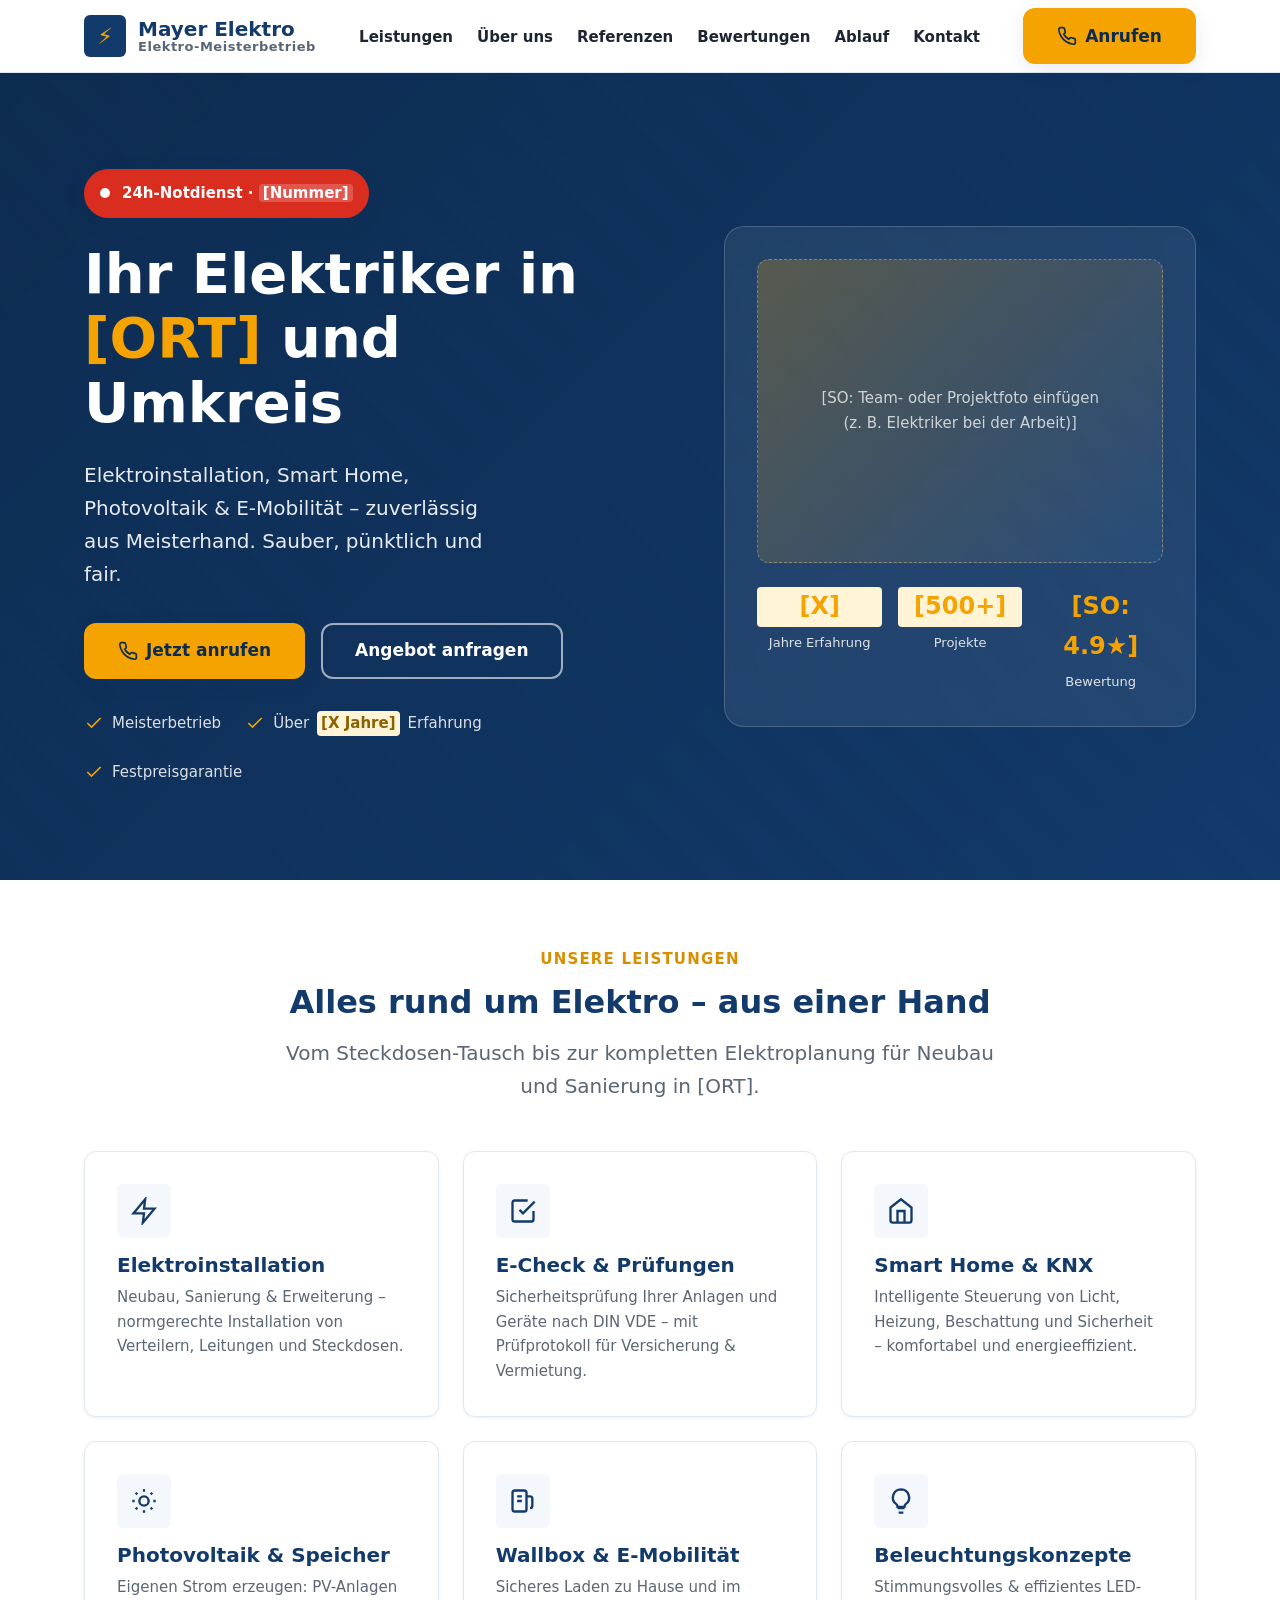
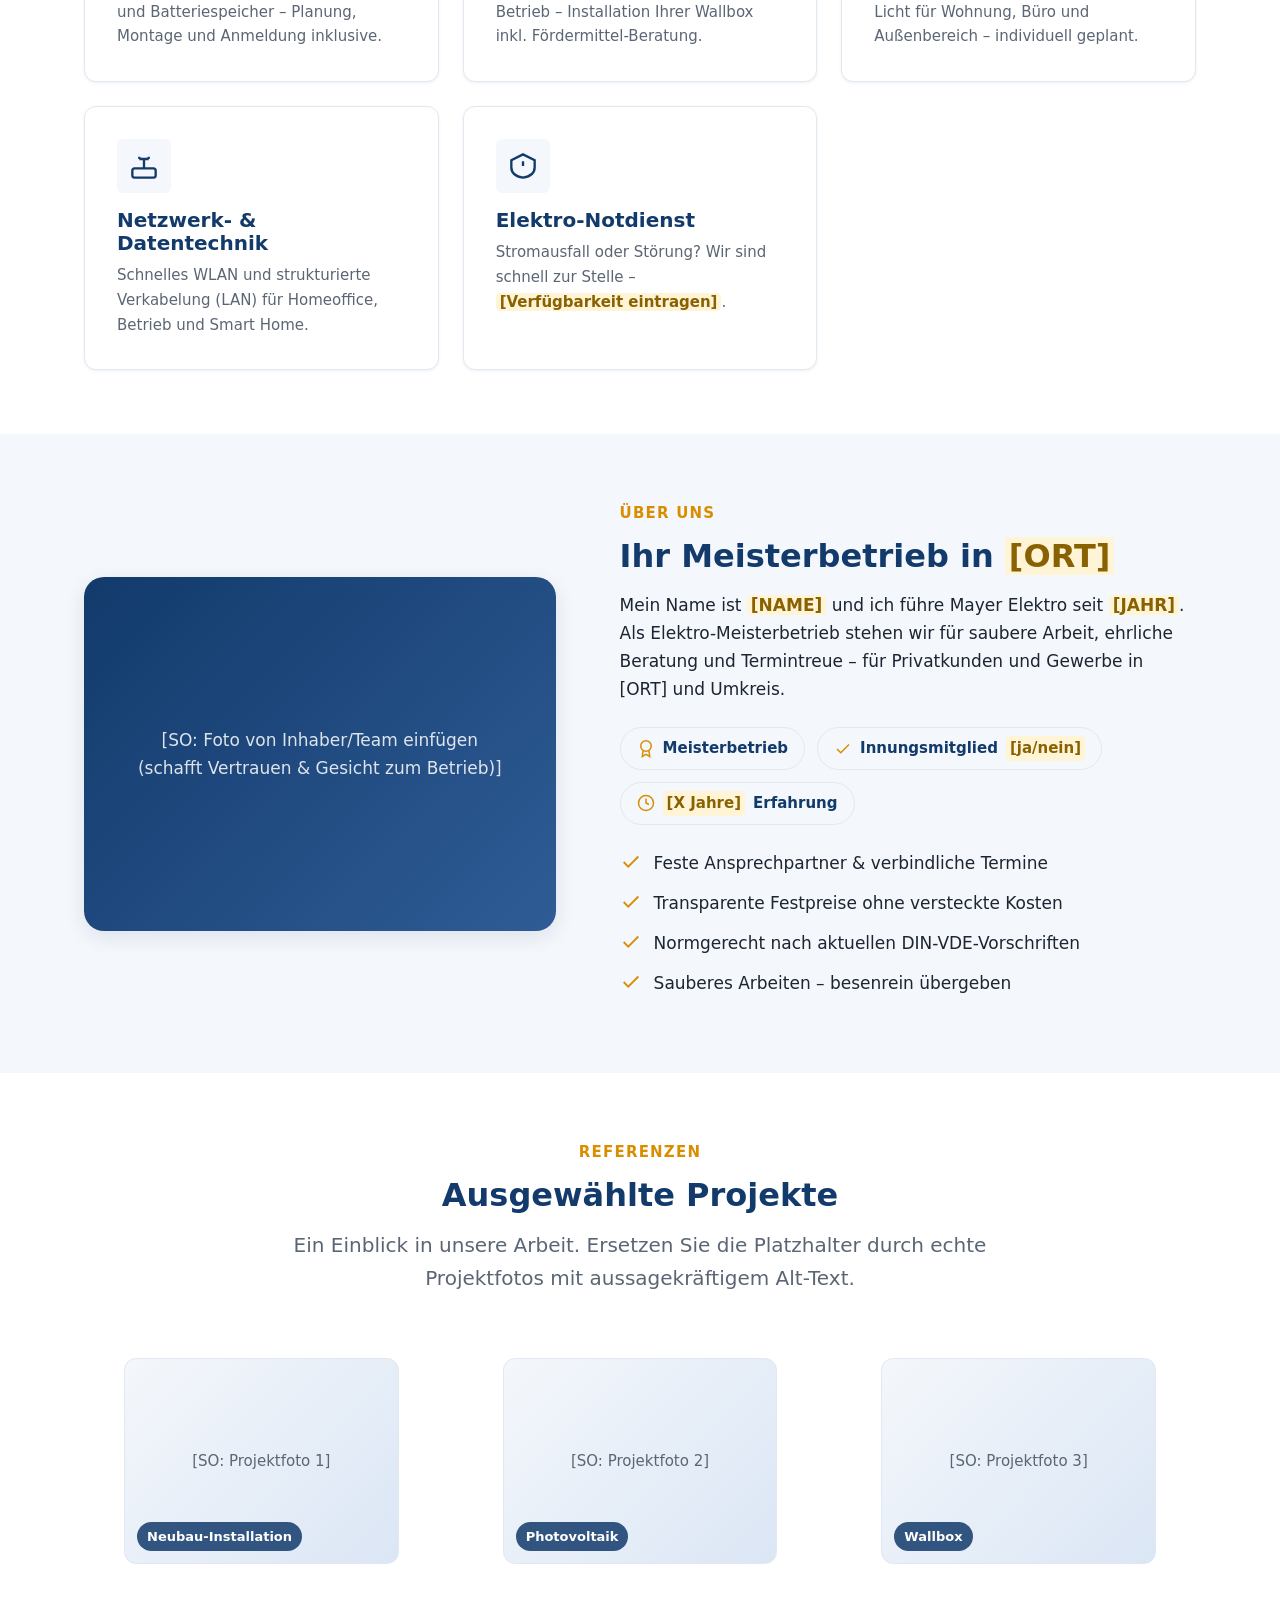
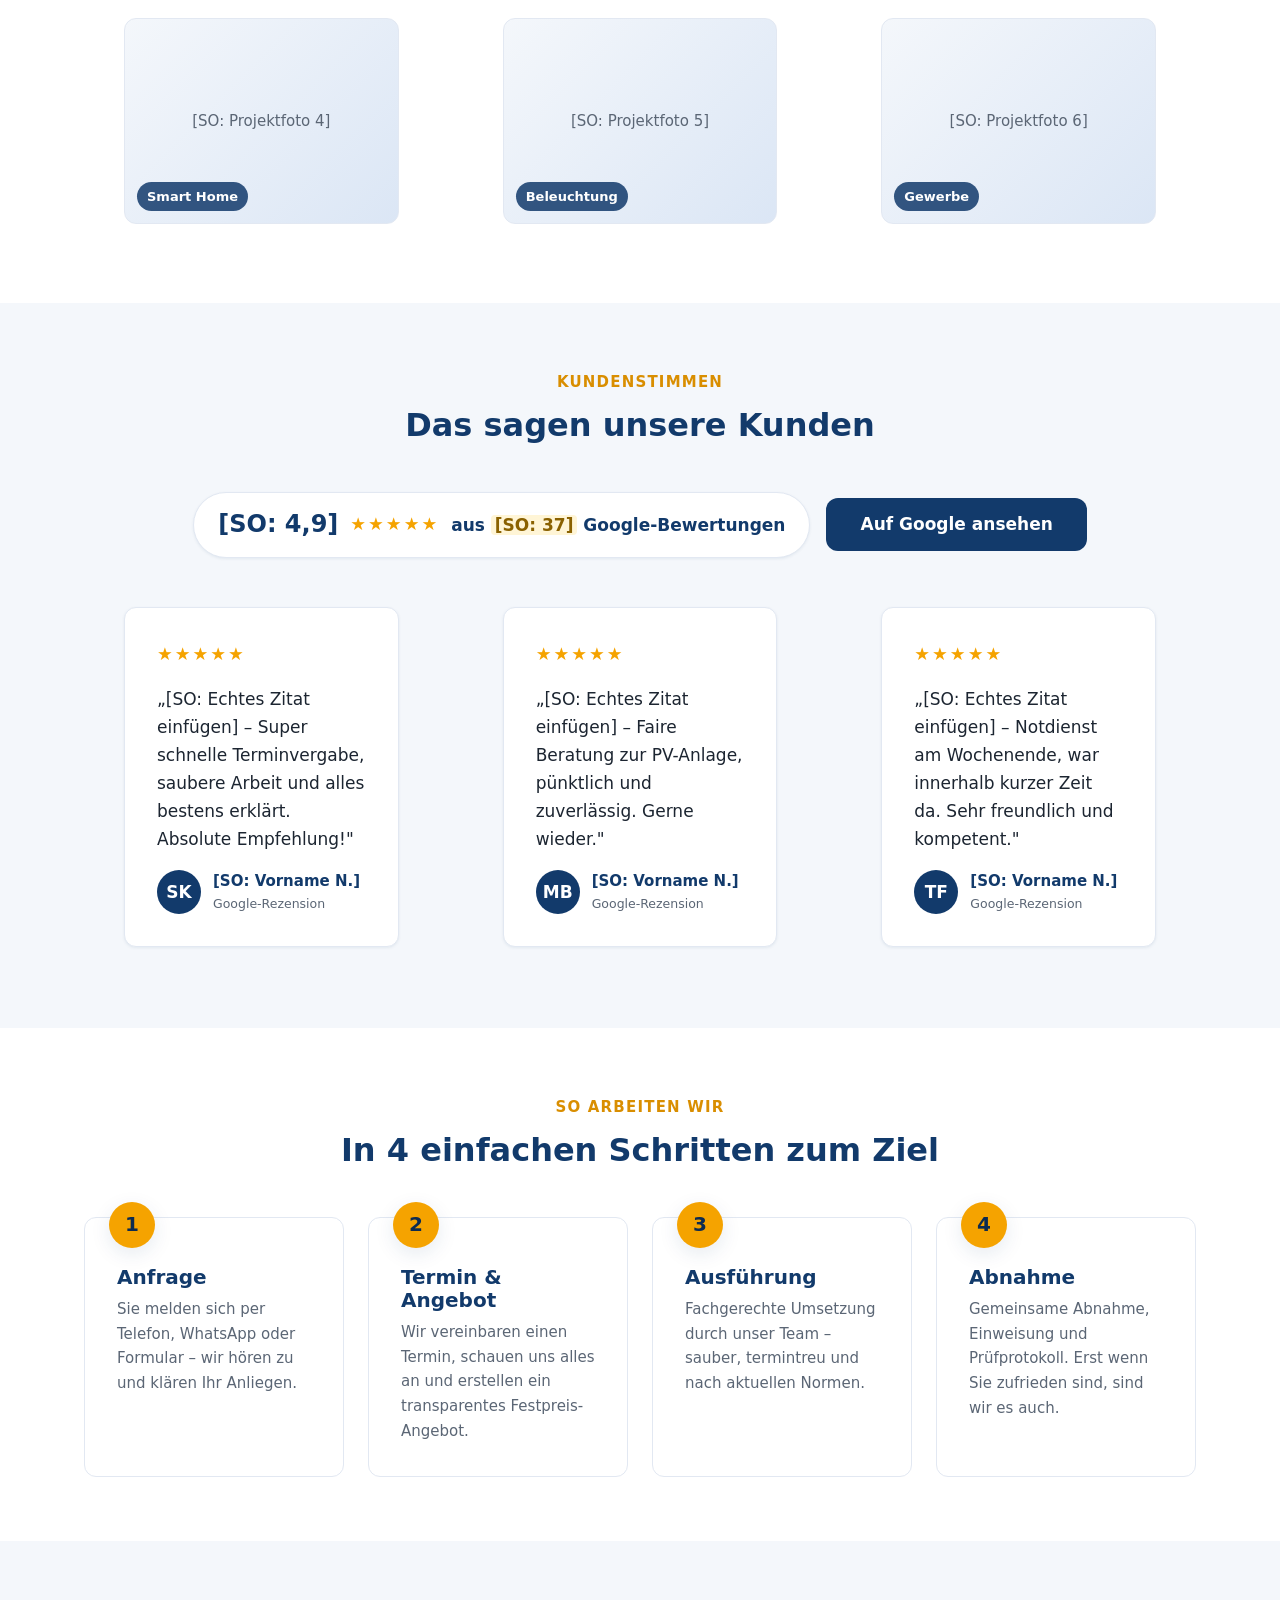
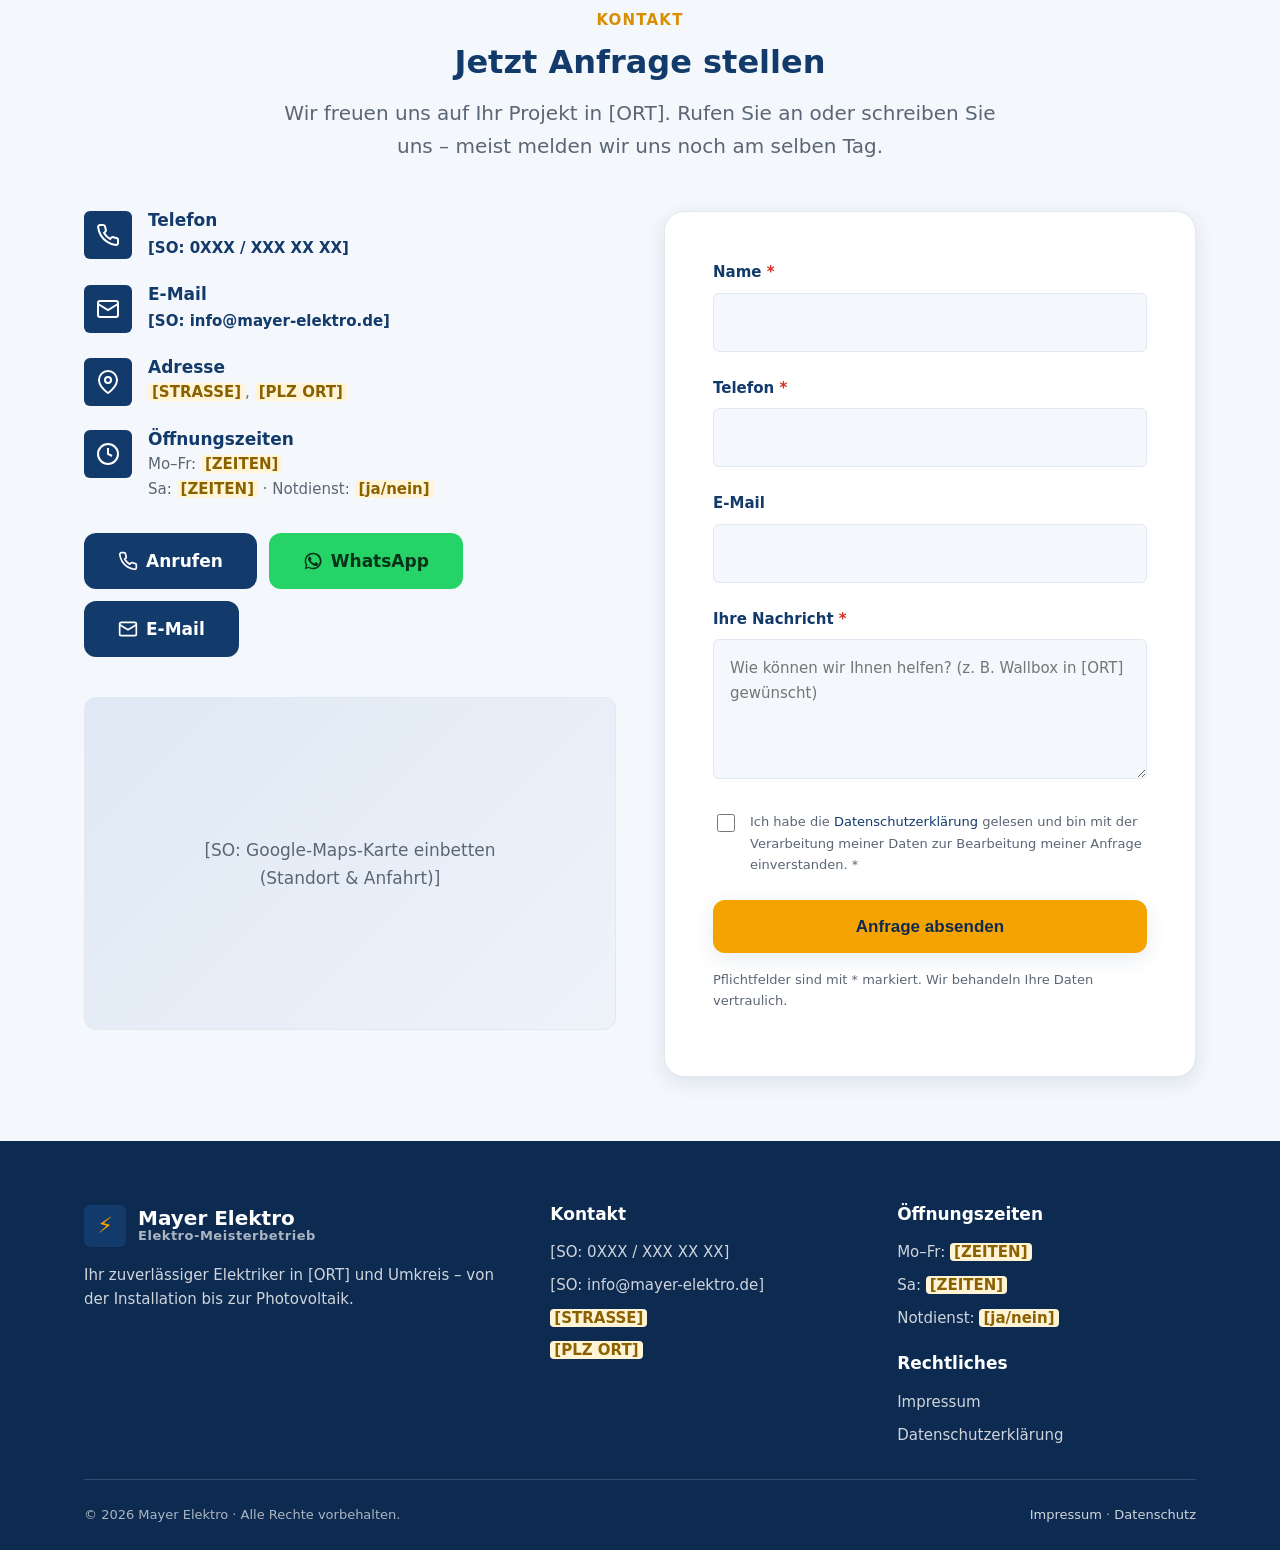
==== index.html @ 6832758c "Vollständige Website für Mayer Elektro (statisch, GitHub-Pages-ready) - index.html mit allen Abschni" ====
<!DOCTYPE html>
<html lang="de">
<head>
  <meta charset="UTF-8" />
  <meta name="viewport" content="width=device-width, initial-scale=1.0" />

  <!-- ===================================================================
       SEO / Lokale Suche
       Ort in Title & Description eintragen ([ORT] ersetzen).
       =================================================================== -->
  <title>Mayer Elektro – Elektriker &amp; Meisterbetrieb in [ORT]</title>
  <meta name="description" content="Mayer Elektro – Ihr Elektro-Meisterbetrieb in [ORT] und Umkreis. Elektroinstallation, E-Check, Smart Home, Photovoltaik, Wallbox &amp; Notdienst. Jetzt anrufen oder Angebot anfragen." />
  <meta name="robots" content="index, follow" />
  <link rel="canonical" href="[SO: https://www.mayer-elektro.de/]" />

  <!-- Geokoordinaten für lokale Suche ([SO] eintragen) -->
  <meta name="geo.region" content="DE" />
  <meta name="geo.placename" content="[ORT]" />
  <meta name="geo.position" content="[SO: BREITENGRAD;LÄNGENGRAD]" />
  <meta name="ICBM" content="[SO: BREITENGRAD, LÄNGENGRAD]" />

  <!-- Social Sharing (Open Graph) -->
  <meta property="og:type" content="website" />
  <meta property="og:title" content="Mayer Elektro – Elektriker &amp; Meisterbetrieb in [ORT]" />
  <meta property="og:description" content="Elektroinstallation, E-Check, Smart Home, Photovoltaik, Wallbox &amp; Notdienst in [ORT] und Umkreis." />
  <meta property="og:locale" content="de_DE" />

  <link rel="stylesheet" href="styles.css" />
  <link rel="icon" href="data:image/svg+xml,<svg xmlns='http://www.w3.org/2000/svg' viewBox='0 0 100 100'><text y='.9em' font-size='90'>⚡</text></svg>" />

  <!-- ===================================================================
       JSON-LD Structured Data: LocalBusiness / Electrician
       Wichtig für Google. Alle [SO]-Platzhalter mit echten Daten füllen.
       =================================================================== -->
  <script type="application/ld+json">
  {
    "@context": "https://schema.org",
    "@type": "Electrician",
    "name": "Mayer Elektro",
    "description": "Elektro-Meisterbetrieb in [ORT] und Umkreis: Elektroinstallation, E-Check, Smart Home, Photovoltaik, Wallbox und Notdienst.",
    "url": "[SO: https://www.mayer-elektro.de/]",
    "telephone": "[SO: +49 XXX XXXXXXX]",
    "email": "[SO: info@mayer-elektro.de]",
    "image": "[SO: https://www.mayer-elektro.de/logo.png]",
    "priceRange": "€€",
    "address": {
      "@type": "PostalAddress",
      "streetAddress": "[SO: Musterstraße 1]",
      "postalCode": "[SO: PLZ]",
      "addressLocality": "[ORT]",
      "addressCountry": "DE"
    },
    "geo": {
      "@type": "GeoCoordinates",
      "latitude": "[SO: BREITENGRAD]",
      "longitude": "[SO: LÄNGENGRAD]"
    },
    "areaServed": "[ORT] und Umkreis",
    "openingHoursSpecification": [
      {
        "@type": "OpeningHoursSpecification",
        "dayOfWeek": ["Monday","Tuesday","Wednesday","Thursday","Friday"],
        "opens": "[SO: 08:00]",
        "closes": "[SO: 17:00]"
      }
    ],
    "aggregateRating": {
      "@type": "AggregateRating",
      "ratingValue": "[SO: 4.9]",
      "reviewCount": "[SO: 37]"
    }
  }
  </script>
</head>

<body>
  <!-- Barrierefreiheit: Sprunglink zum Hauptinhalt -->
  <a class="skip-link" href="#leistungen">Zum Inhalt springen</a>

  <!-- ===================================================================
       HEADER / NAVIGATION
       =================================================================== -->
  <header class="site-header">
    <div class="container">
      <nav class="nav" aria-label="Hauptnavigation">
        <!-- Logo-Platzhalter: durch <img src="logo.png" ...> ersetzbar -->
        <a class="brand" href="index.html" aria-label="Mayer Elektro Startseite">
          <span class="brand__mark" aria-hidden="true">⚡</span>
          <span class="brand__name">
            Mayer Elektro
            <small>Elektro-Meisterbetrieb</small>
          </span>
        </a>

        <ul class="nav__links" id="navLinks">
          <li><a href="#leistungen">Leistungen</a></li>
          <li><a href="#ueber-uns">Über uns</a></li>
          <li><a href="#referenzen">Referenzen</a></li>
          <li><a href="#bewertungen">Bewertungen</a></li>
          <li><a href="#ablauf">Ablauf</a></li>
          <li><a href="#kontakt">Kontakt</a></li>
        </ul>

        <div class="nav__cta">
          <!-- Klick-zum-Anrufen: [NUMMER] in href UND Text ersetzen -->
          <a class="btn btn--primary btn--desktop" href="tel:[SO:+49XXXXXXXXX]">
            <svg class="btn__icon" viewBox="0 0 24 24" fill="none" stroke="currentColor" stroke-width="2" aria-hidden="true"><path d="M22 16.92v3a2 2 0 0 1-2.18 2 19.79 19.79 0 0 1-8.63-3.07 19.5 19.5 0 0 1-6-6 19.79 19.79 0 0 1-3.07-8.67A2 2 0 0 1 4.11 2h3a2 2 0 0 1 2 1.72c.13.96.36 1.9.7 2.81a2 2 0 0 1-.45 2.11L8.09 9.91a16 16 0 0 0 6 6l1.27-1.27a2 2 0 0 1 2.11-.45c.9.34 1.85.57 2.81.7A2 2 0 0 1 22 16.92z"/></svg>
            Anrufen
          </a>
          <button class="nav__toggle" id="navToggle" aria-label="Menü öffnen" aria-expanded="false" aria-controls="navLinks">
            <span></span><span></span><span></span>
          </button>
        </div>
      </nav>
    </div>
  </header>

  <main>
    <!-- =================================================================
         1. HERO
         ================================================================= -->
    <section class="hero">
      <div class="container">
        <div class="hero__inner">
          <div class="hero__content">
            <!-- Notdienst-Badge (entfernen, falls kein Notdienst angeboten wird) -->
            <a class="emergency-badge" href="tel:[SO:+49XXXXXXXXX]">
              <span class="pulse" aria-hidden="true"></span>
              <span>24h-Notdienst · <span class="ph">[Nummer]</span></span>
            </a>

            <h1>Ihr Elektriker in <span class="accent">[ORT]</span> und Umkreis</h1>
            <p class="hero__lead">
              Elektroinstallation, Smart Home, Photovoltaik &amp; E-Mobilität –
              zuverlässig aus Meisterhand. Sauber, pünktlich und fair.
            </p>

            <div class="hero__actions">
              <a class="btn btn--primary" href="tel:[SO:+49XXXXXXXXX]">
                <svg class="btn__icon" viewBox="0 0 24 24" fill="none" stroke="currentColor" stroke-width="2" aria-hidden="true"><path d="M22 16.92v3a2 2 0 0 1-2.18 2 19.79 19.79 0 0 1-8.63-3.07 19.5 19.5 0 0 1-6-6 19.79 19.79 0 0 1-3.07-8.67A2 2 0 0 1 4.11 2h3a2 2 0 0 1 2 1.72c.13.96.36 1.9.7 2.81a2 2 0 0 1-.45 2.11L8.09 9.91a16 16 0 0 0 6 6l1.27-1.27a2 2 0 0 1 2.11-.45c.9.34 1.85.57 2.81.7A2 2 0 0 1 22 16.92z"/></svg>
                Jetzt anrufen
              </a>
              <a class="btn btn--ghost" href="#kontakt">Angebot anfragen</a>
            </div>

            <ul class="hero__trust">
              <li><svg viewBox="0 0 24 24" fill="none" stroke="currentColor" stroke-width="2" aria-hidden="true"><path d="M20 6 9 17l-5-5"/></svg> Meisterbetrieb</li>
              <li><svg viewBox="0 0 24 24" fill="none" stroke="currentColor" stroke-width="2" aria-hidden="true"><path d="M20 6 9 17l-5-5"/></svg> Über <span class="ph">[X Jahre]</span> Erfahrung</li>
              <li><svg viewBox="0 0 24 24" fill="none" stroke="currentColor" stroke-width="2" aria-hidden="true"><path d="M20 6 9 17l-5-5"/></svg> Festpreisgarantie</li>
            </ul>
          </div>

          <!-- Hero-Bild-Platzhalter mit Kennzahlen -->
          <aside class="hero__card" aria-label="Über unseren Betrieb">
            <div class="hero__photo">
              [SO: Team- oder Projektfoto einfügen<br>(z. B. Elektriker bei der Arbeit)]
            </div>
            <div class="hero__stats">
              <div><strong class="ph">[X]</strong><span>Jahre Erfahrung</span></div>
              <div><strong class="ph">[500+]</strong><span>Projekte</span></div>
              <div><strong>[SO: 4.9★]</strong><span>Bewertung</span></div>
            </div>
          </aside>
        </div>
      </div>
    </section>

    <!-- =================================================================
         2. LEISTUNGEN
         ================================================================= -->
    <section class="section" id="leistungen">
      <div class="container">
        <div class="section__head">
          <span class="section__eyebrow">Unsere Leistungen</span>
          <h2 class="section__title">Alles rund um Elektro – aus einer Hand</h2>
          <p class="section__lead">Vom Steckdosen-Tausch bis zur kompletten Elektroplanung für Neubau und Sanierung in [ORT].</p>
        </div>

        <div class="grid grid--services">
          <!-- Karte: Elektroinstallation -->
          <article class="card">
            <div class="card__icon"><svg viewBox="0 0 24 24" fill="none" stroke="currentColor" stroke-width="2" aria-hidden="true"><path d="M13 2 3 14h9l-1 8 10-12h-9l1-8z"/></svg></div>
            <h3>Elektroinstallation</h3>
            <p>Neubau, Sanierung &amp; Erweiterung – normgerechte Installation von Verteilern, Leitungen und Steckdosen.</p>
          </article>

          <!-- Karte: E-Check & Prüfungen -->
          <article class="card">
            <div class="card__icon"><svg viewBox="0 0 24 24" fill="none" stroke="currentColor" stroke-width="2" aria-hidden="true"><path d="M9 11l3 3L22 4"/><path d="M21 12v7a2 2 0 0 1-2 2H5a2 2 0 0 1-2-2V5a2 2 0 0 1 2-2h11"/></svg></div>
            <h3>E-Check &amp; Prüfungen</h3>
            <p>Sicherheitsprüfung Ihrer Anlagen und Geräte nach DIN VDE – mit Prüfprotokoll für Versicherung &amp; Vermietung.</p>
          </article>

          <!-- Karte: Smart Home / KNX -->
          <article class="card">
            <div class="card__icon"><svg viewBox="0 0 24 24" fill="none" stroke="currentColor" stroke-width="2" aria-hidden="true"><path d="M3 9l9-7 9 7v11a2 2 0 0 1-2 2H5a2 2 0 0 1-2-2z"/><path d="M9 22V12h6v10"/></svg></div>
            <h3>Smart Home &amp; KNX</h3>
            <p>Intelligente Steuerung von Licht, Heizung, Beschattung und Sicherheit – komfortabel und energieeffizient.</p>
          </article>

          <!-- Karte: Photovoltaik & Stromspeicher -->
          <article class="card">
            <div class="card__icon"><svg viewBox="0 0 24 24" fill="none" stroke="currentColor" stroke-width="2" aria-hidden="true"><circle cx="12" cy="12" r="4"/><path d="M12 2v2M12 20v2M4.9 4.9l1.4 1.4M17.7 17.7l1.4 1.4M2 12h2M20 12h2M6.3 17.7l-1.4 1.4M19.1 4.9l-1.4 1.4"/></svg></div>
            <h3>Photovoltaik &amp; Speicher</h3>
            <p>Eigenen Strom erzeugen: PV-Anlagen und Batteriespeicher – Planung, Montage und Anmeldung inklusive.</p>
          </article>

          <!-- Karte: Wallbox / E-Mobilität -->
          <article class="card">
            <div class="card__icon"><svg viewBox="0 0 24 24" fill="none" stroke="currentColor" stroke-width="2" aria-hidden="true"><rect x="3" y="3" width="12" height="18" rx="2"/><path d="M15 8h3a2 2 0 0 1 2 2v6a2 2 0 0 1-2 2M7 8h4M7 12h4"/></svg></div>
            <h3>Wallbox &amp; E-Mobilität</h3>
            <p>Sicheres Laden zu Hause und im Betrieb – Installation Ihrer Wallbox inkl. Fördermittel-Beratung.</p>
          </article>

          <!-- Karte: Beleuchtungskonzepte -->
          <article class="card">
            <div class="card__icon"><svg viewBox="0 0 24 24" fill="none" stroke="currentColor" stroke-width="2" aria-hidden="true"><path d="M9 18h6M10 22h4M12 2a7 7 0 0 0-4 12.7c.6.5 1 1.3 1 2.1V17h6v-.2c0-.8.4-1.6 1-2.1A7 7 0 0 0 12 2z"/></svg></div>
            <h3>Beleuchtungskonzepte</h3>
            <p>Stimmungsvolles &amp; effizientes LED-Licht für Wohnung, Büro und Außenbereich – individuell geplant.</p>
          </article>

          <!-- Karte: Netzwerk- / Datentechnik -->
          <article class="card">
            <div class="card__icon"><svg viewBox="0 0 24 24" fill="none" stroke="currentColor" stroke-width="2" aria-hidden="true"><rect x="2" y="14" width="20" height="8" rx="2"/><path d="M6 18h.01M10 18h.01M12 14V6M8 6h8M8 6V4M16 6V4"/></svg></div>
            <h3>Netzwerk- &amp; Datentechnik</h3>
            <p>Schnelles WLAN und strukturierte Verkabelung (LAN) für Homeoffice, Betrieb und Smart Home.</p>
          </article>

          <!-- Karte: Notdienst -->
          <article class="card">
            <div class="card__icon"><svg viewBox="0 0 24 24" fill="none" stroke="currentColor" stroke-width="2" aria-hidden="true"><path d="M12 2 2 7v6c0 5 4 8 10 9 6-1 10-4 10-9V7z"/><path d="M12 8v4M12 16h.01"/></svg></div>
            <h3>Elektro-Notdienst</h3>
            <p>Stromausfall oder Störung? Wir sind schnell zur Stelle – <span class="ph">[Verfügbarkeit eintragen]</span>.</p>
          </article>
        </div>
      </div>
    </section>

    <!-- =================================================================
         3. ÜBER UNS / MEISTERBETRIEB
         ================================================================= -->
    <section class="section section--alt" id="ueber-uns">
      <div class="container">
        <div class="about">
          <!-- Team-Foto-Platzhalter -->
          <div class="about__photo">
            [SO: Foto von Inhaber/Team einfügen<br>(schafft Vertrauen &amp; Gesicht zum Betrieb)]
          </div>

          <div class="about__content">
            <span class="section__eyebrow">Über uns</span>
            <h2>Ihr Meisterbetrieb in <span class="ph">[ORT]</span></h2>
            <p>
              Mein Name ist <span class="ph">[NAME]</span> und ich führe Mayer Elektro
              seit <span class="ph">[JAHR]</span>. Als Elektro-Meisterbetrieb stehen wir für
              saubere Arbeit, ehrliche Beratung und Termintreue – für Privatkunden
              und Gewerbe in [ORT] und Umkreis.
            </p>

            <div class="about__badges">
              <span class="badge"><svg viewBox="0 0 24 24" fill="none" stroke="currentColor" stroke-width="2" aria-hidden="true"><path d="M12 15a7 7 0 1 0 0-14 7 7 0 0 0 0 14z"/><path d="M8.2 13.9 7 22l5-3 5 3-1.2-8.1"/></svg> Meisterbetrieb</span>
              <span class="badge"><svg viewBox="0 0 24 24" fill="none" stroke="currentColor" stroke-width="2" aria-hidden="true"><path d="M20 6 9 17l-5-5"/></svg> Innungsmitglied <span class="ph">[ja/nein]</span></span>
              <span class="badge"><svg viewBox="0 0 24 24" fill="none" stroke="currentColor" stroke-width="2" aria-hidden="true"><circle cx="12" cy="12" r="10"/><path d="M12 6v6l4 2"/></svg> <span class="ph">[X Jahre]</span> Erfahrung</span>
            </div>

            <ul class="feature-list">
              <li><svg viewBox="0 0 24 24" fill="none" stroke="currentColor" stroke-width="2" aria-hidden="true"><path d="M20 6 9 17l-5-5"/></svg> Feste Ansprechpartner &amp; verbindliche Termine</li>
              <li><svg viewBox="0 0 24 24" fill="none" stroke="currentColor" stroke-width="2" aria-hidden="true"><path d="M20 6 9 17l-5-5"/></svg> Transparente Festpreise ohne versteckte Kosten</li>
              <li><svg viewBox="0 0 24 24" fill="none" stroke="currentColor" stroke-width="2" aria-hidden="true"><path d="M20 6 9 17l-5-5"/></svg> Normgerecht nach aktuellen DIN-VDE-Vorschriften</li>
              <li><svg viewBox="0 0 24 24" fill="none" stroke="currentColor" stroke-width="2" aria-hidden="true"><path d="M20 6 9 17l-5-5"/></svg> Sauberes Arbeiten – besenrein übergeben</li>
            </ul>
          </div>
        </div>
      </div>
    </section>

    <!-- =================================================================
         4. REFERENZEN / PROJEKTE (Galerie-Platzhalter)
         ================================================================= -->
    <section class="section" id="referenzen">
      <div class="container">
        <div class="section__head">
          <span class="section__eyebrow">Referenzen</span>
          <h2 class="section__title">Ausgewählte Projekte</h2>
          <p class="section__lead">Ein Einblick in unsere Arbeit. Ersetzen Sie die Platzhalter durch echte Projektfotos mit aussagekräftigem Alt-Text.</p>
        </div>

        <!-- Bilder später: <img src="projekt-1.jpg" alt="..."> statt Platzhalter-Div -->
        <div class="grid gallery">
          <figure class="gallery__item" role="img" aria-label="[SO: Projektfoto – Elektroinstallation Neubau in ORT]">
            [SO: Projektfoto 1]
            <span>Neubau-Installation</span>
          </figure>
          <figure class="gallery__item" role="img" aria-label="[SO: Projektfoto – Photovoltaikanlage auf Einfamilienhaus]">
            [SO: Projektfoto 2]
            <span>Photovoltaik</span>
          </figure>
          <figure class="gallery__item" role="img" aria-label="[SO: Projektfoto – Wallbox-Installation in Garage]">
            [SO: Projektfoto 3]
            <span>Wallbox</span>
          </figure>
          <figure class="gallery__item" role="img" aria-label="[SO: Projektfoto – Smart-Home-Verteiler / KNX]">
            [SO: Projektfoto 4]
            <span>Smart Home</span>
          </figure>
          <figure class="gallery__item" role="img" aria-label="[SO: Projektfoto – LED-Beleuchtungskonzept Wohnraum]">
            [SO: Projektfoto 5]
            <span>Beleuchtung</span>
          </figure>
          <figure class="gallery__item" role="img" aria-label="[SO: Projektfoto – Gewerbliche Elektroinstallation]">
            [SO: Projektfoto 6]
            <span>Gewerbe</span>
          </figure>
        </div>
      </div>
    </section>

    <!-- =================================================================
         5. KUNDENSTIMMEN / GOOGLE-BEWERTUNGEN
         Wiederverwendbare Komponente – siehe Hinweis unten zum späteren
         Einbinden echter Google-Rezensionen.
         ================================================================= -->
    <section class="section section--alt" id="bewertungen">
      <div class="container">
        <div class="section__head">
          <span class="section__eyebrow">Kundenstimmen</span>
          <h2 class="section__title">Das sagen unsere Kunden</h2>
        </div>

        <div class="reviews-head">
          <div class="reviews-score">
            <span class="num">[SO: 4,9]</span>
            <span class="stars" aria-hidden="true">★★★★★</span>
            <span>aus <span class="ph">[SO: 37]</span> Google-Bewertungen</span>
          </div>
          <!-- Später: Link zum echten Google-Profil eintragen -->
          <a class="btn btn--solid" href="[SO: Google-Profil-URL]" target="_blank" rel="noopener">Auf Google ansehen</a>
        </div>

        <!--
          HINWEIS zum späteren Einbinden echter Google-Rezensionen:
          Diese Karten sind bewusst als wiederverwendbare Komponente aufgebaut.
          Optionen zum Befüllen mit echten Bewertungen:
            (a) Manuell: Zitate/Namen unten einfach ersetzen.
            (b) Widget: z. B. Elfsight / Trustindex per <script>-Einbindung in
                diesen Container einsetzen.
            (c) API: Google Places API "reviews" abrufen und die
                <figure class="review-card">-Struktur per JS erzeugen.
          Die data-review-Attribute erleichtern das programmatische Befüllen.
        -->
        <div class="grid grid--3" id="reviewsGrid">
          <figure class="review-card" data-review>
            <span class="stars" aria-label="5 von 5 Sternen">★★★★★</span>
            <blockquote>„[SO: Echtes Zitat einfügen] – Super schnelle Terminvergabe, saubere Arbeit und alles bestens erklärt. Absolute Empfehlung!"</blockquote>
            <figcaption>
              <span class="avatar" aria-hidden="true">SK</span>
              <span class="who">[SO: Vorname N.] <small>Google-Rezension</small></span>
            </figcaption>
          </figure>

          <figure class="review-card" data-review>
            <span class="stars" aria-label="5 von 5 Sternen">★★★★★</span>
            <blockquote>„[SO: Echtes Zitat einfügen] – Faire Beratung zur PV-Anlage, pünktlich und zuverlässig. Gerne wieder."</blockquote>
            <figcaption>
              <span class="avatar" aria-hidden="true">MB</span>
              <span class="who">[SO: Vorname N.] <small>Google-Rezension</small></span>
            </figcaption>
          </figure>

          <figure class="review-card" data-review>
            <span class="stars" aria-label="5 von 5 Sternen">★★★★★</span>
            <blockquote>„[SO: Echtes Zitat einfügen] – Notdienst am Wochenende, war innerhalb kurzer Zeit da. Sehr freundlich und kompetent."</blockquote>
            <figcaption>
              <span class="avatar" aria-hidden="true">TF</span>
              <span class="who">[SO: Vorname N.] <small>Google-Rezension</small></span>
            </figcaption>
          </figure>
        </div>
      </div>
    </section>

    <!-- =================================================================
         6. SO ARBEITEN WIR (4 Schritte)
         ================================================================= -->
    <section class="section" id="ablauf">
      <div class="container">
        <div class="section__head">
          <span class="section__eyebrow">So arbeiten wir</span>
          <h2 class="section__title">In 4 einfachen Schritten zum Ziel</h2>
        </div>

        <div class="grid steps">
          <article class="step">
            <div class="step__num">1</div>
            <h3>Anfrage</h3>
            <p>Sie melden sich per Telefon, WhatsApp oder Formular – wir hören zu und klären Ihr Anliegen.</p>
          </article>
          <article class="step">
            <div class="step__num">2</div>
            <h3>Termin &amp; Angebot</h3>
            <p>Wir vereinbaren einen Termin, schauen uns alles an und erstellen ein transparentes Festpreis-Angebot.</p>
          </article>
          <article class="step">
            <div class="step__num">3</div>
            <h3>Ausführung</h3>
            <p>Fachgerechte Umsetzung durch unser Team – sauber, termintreu und nach aktuellen Normen.</p>
          </article>
          <article class="step">
            <div class="step__num">4</div>
            <h3>Abnahme</h3>
            <p>Gemeinsame Abnahme, Einweisung und Prüfprotokoll. Erst wenn Sie zufrieden sind, sind wir es auch.</p>
          </article>
        </div>
      </div>
    </section>

    <!-- =================================================================
         7. KONTAKT
         ================================================================= -->
    <section class="section section--alt" id="kontakt">
      <div class="container">
        <div class="section__head">
          <span class="section__eyebrow">Kontakt</span>
          <h2 class="section__title">Jetzt Anfrage stellen</h2>
          <p class="section__lead">Wir freuen uns auf Ihr Projekt in [ORT]. Rufen Sie an oder schreiben Sie uns – meist melden wir uns noch am selben Tag.</p>
        </div>

        <div class="contact">
          <!-- Linke Spalte: Kontaktinfos, Schnellkontakt, Karte -->
          <div class="contact__info">
            <div class="info-item">
              <span class="info-item__icon"><svg viewBox="0 0 24 24" fill="none" stroke="currentColor" stroke-width="2" aria-hidden="true"><path d="M22 16.92v3a2 2 0 0 1-2.18 2 19.79 19.79 0 0 1-8.63-3.07 19.5 19.5 0 0 1-6-6 19.79 19.79 0 0 1-3.07-8.67A2 2 0 0 1 4.11 2h3a2 2 0 0 1 2 1.72c.13.96.36 1.9.7 2.81a2 2 0 0 1-.45 2.11L8.09 9.91a16 16 0 0 0 6 6l1.27-1.27a2 2 0 0 1 2.11-.45c.9.34 1.85.57 2.81.7A2 2 0 0 1 22 16.92z"/></svg></span>
              <div>
                <h3>Telefon</h3>
                <a href="tel:[SO:+49XXXXXXXXX]">[SO: 0XXX / XXX XX XX]</a>
              </div>
            </div>

            <div class="info-item">
              <span class="info-item__icon"><svg viewBox="0 0 24 24" fill="none" stroke="currentColor" stroke-width="2" aria-hidden="true"><rect x="2" y="4" width="20" height="16" rx="2"/><path d="m22 7-10 6L2 7"/></svg></span>
              <div>
                <h3>E-Mail</h3>
                <a href="mailto:[SO:info@mayer-elektro.de]">[SO: info@mayer-elektro.de]</a>
              </div>
            </div>

            <div class="info-item">
              <span class="info-item__icon"><svg viewBox="0 0 24 24" fill="none" stroke="currentColor" stroke-width="2" aria-hidden="true"><path d="M21 10c0 7-9 13-9 13s-9-6-9-13a9 9 0 0 1 18 0z"/><circle cx="12" cy="10" r="3"/></svg></span>
              <div>
                <h3>Adresse</h3>
                <p><span class="ph">[STRASSE]</span>, <span class="ph">[PLZ ORT]</span></p>
              </div>
            </div>

            <div class="info-item">
              <span class="info-item__icon"><svg viewBox="0 0 24 24" fill="none" stroke="currentColor" stroke-width="2" aria-hidden="true"><circle cx="12" cy="12" r="10"/><path d="M12 6v6l4 2"/></svg></span>
              <div>
                <h3>Öffnungszeiten</h3>
                <p>Mo–Fr: <span class="ph">[ZEITEN]</span><br>Sa: <span class="ph">[ZEITEN]</span> · Notdienst: <span class="ph">[ja/nein]</span></p>
              </div>
            </div>

            <!-- Schnellkontakt-Buttons -->
            <div class="contact__quick">
              <a class="btn btn--solid" href="tel:[SO:+49XXXXXXXXX]">
                <svg class="btn__icon" viewBox="0 0 24 24" fill="none" stroke="currentColor" stroke-width="2" aria-hidden="true"><path d="M22 16.92v3a2 2 0 0 1-2.18 2 19.79 19.79 0 0 1-8.63-3.07 19.5 19.5 0 0 1-6-6 19.79 19.79 0 0 1-3.07-8.67A2 2 0 0 1 4.11 2h3a2 2 0 0 1 2 1.72c.13.96.36 1.9.7 2.81a2 2 0 0 1-.45 2.11L8.09 9.91a16 16 0 0 0 6 6l1.27-1.27a2 2 0 0 1 2.11-.45c.9.34 1.85.57 2.81.7A2 2 0 0 1 22 16.92z"/></svg>
                Anrufen
              </a>
              <!-- WhatsApp: Nummer im internationalen Format ohne + und ohne Leerzeichen (z. B. 4915112345678) -->
              <a class="btn btn--whatsapp" href="https://wa.me/[SO:49XXXXXXXXX]" target="_blank" rel="noopener">
                <svg class="btn__icon" viewBox="0 0 24 24" fill="currentColor" aria-hidden="true"><path d="M17.5 14.4c-.3-.2-1.7-.8-2-.9-.3-.1-.5-.2-.7.2-.2.3-.7.9-.9 1.1-.2.2-.3.2-.6.1-.3-.2-1.2-.5-2.3-1.4-.9-.8-1.4-1.7-1.6-2-.2-.3 0-.5.1-.6.1-.1.3-.3.4-.5.1-.2.2-.3.3-.5 0-.2 0-.4-.1-.5 0-.1-.7-1.6-.9-2.2-.2-.6-.5-.5-.7-.5h-.6c-.2 0-.5.1-.8.4-.3.3-1 1-1 2.5s1.1 2.9 1.2 3.1c.2.2 2.1 3.3 5.2 4.6.7.3 1.3.5 1.7.6.7.2 1.4.2 1.9.1.6-.1 1.7-.7 2-1.4.2-.7.2-1.2.2-1.4-.1-.1-.3-.2-.6-.3z"/><path d="M12 2a10 10 0 0 0-8.6 15l-1.3 4.8 4.9-1.3A10 10 0 1 0 12 2zm0 18.2a8.2 8.2 0 0 1-4.2-1.1l-.3-.2-3 .8.8-2.9-.2-.3A8.2 8.2 0 1 1 12 20.2z"/></svg>
                WhatsApp
              </a>
              <a class="btn btn--solid" href="mailto:[SO:info@mayer-elektro.de]">
                <svg class="btn__icon" viewBox="0 0 24 24" fill="none" stroke="currentColor" stroke-width="2" aria-hidden="true"><rect x="2" y="4" width="20" height="16" rx="2"/><path d="m22 7-10 6L2 7"/></svg>
                E-Mail
              </a>
            </div>

            <!-- Google-Maps-Platzhalter:
                 Später den echten Einbettungscode von Google Maps hier einsetzen
                 ("Karte teilen" → "Karte einbetten" → <iframe> kopieren).
                 Beispiel-iframe ist auskommentiert. -->
            <div class="map-embed">
              [SO: Google-Maps-Karte einbetten<br>(Standort &amp; Anfahrt)]
              <!--
              <iframe
                src="https://www.google.com/maps/embed?pb=[SO_EINBETTUNGSCODE]"
                loading="lazy" referrerpolicy="no-referrer-when-downgrade"
                title="Standort Mayer Elektro auf Google Maps"></iframe>
              -->
            </div>
          </div>

          <!-- Rechte Spalte: Kontaktformular -->
          <div class="form-card">
            <!--
              FUNKTIONSFÄHIGES FORMULAR (kein Fake-Submit):
              Variante A – Formspree:
                action="https://formspree.io/f/DEIN_FORM_ID" method="POST"
              Variante B – Netlify Forms:
                <form name="kontakt" method="POST" data-netlify="true">
                und verstecktes Feld <input type="hidden" name="form-name" value="kontakt">
              Der untenstehende data-form="placeholder" verhindert das Absenden,
              bis ein echtes Ziel eingetragen ist (JS zeigt dann einen Hinweis).
            -->
            <form
              id="contactForm"
              action="[SO: https://formspree.io/f/DEIN_FORM_ID]"
              method="POST"
              data-form="placeholder"
              novalidate>

              <div class="form-row">
                <label for="name">Name <span class="req" aria-hidden="true">*</span></label>
                <input class="form-control" type="text" id="name" name="name" autocomplete="name" required />
              </div>

              <div class="form-row">
                <label for="phone">Telefon <span class="req" aria-hidden="true">*</span></label>
                <input class="form-control" type="tel" id="phone" name="telefon" autocomplete="tel" required />
              </div>

              <div class="form-row">
                <label for="email">E-Mail</label>
                <input class="form-control" type="email" id="email" name="email" autocomplete="email" />
              </div>

              <div class="form-row">
                <label for="message">Ihre Nachricht <span class="req" aria-hidden="true">*</span></label>
                <textarea class="form-control" id="message" name="nachricht" placeholder="Wie können wir Ihnen helfen? (z. B. Wallbox in [ORT] gewünscht)" required></textarea>
              </div>

              <div class="form-consent">
                <input type="checkbox" id="consent" name="einwilligung" required />
                <label for="consent" style="font-weight:500;color:inherit;margin:0">
                  Ich habe die <a href="datenschutz.html">Datenschutzerklärung</a> gelesen und bin mit der
                  Verarbeitung meiner Daten zur Bearbeitung meiner Anfrage einverstanden. <span class="req" aria-hidden="true">*</span>
                </label>
              </div>

              <button class="btn btn--primary btn--block" type="submit">Anfrage absenden</button>

              <!-- Für Barrierefreiheit: Statusmeldung nach Absenden -->
              <p class="form-note" id="formStatus" role="status" aria-live="polite">
                Pflichtfelder sind mit <span class="req">*</span> markiert. Wir behandeln Ihre Daten vertraulich.
              </p>
            </form>
          </div>
        </div>
      </div>
    </section>
  </main>

  <!-- =================================================================
       8. FOOTER
       ================================================================= -->
  <footer class="site-footer">
    <div class="container">
      <div class="footer-grid">
        <div class="footer-brand">
          <span class="brand">
            <span class="brand__mark" aria-hidden="true">⚡</span>
            <span class="brand__name">Mayer Elektro<small>Elektro-Meisterbetrieb</small></span>
          </span>
          <p>Ihr zuverlässiger Elektriker in [ORT] und Umkreis – von der Installation bis zur Photovoltaik.</p>
        </div>

        <div>
          <h4>Kontakt</h4>
          <ul class="footer-list">
            <li><a href="tel:[SO:+49XXXXXXXXX]">[SO: 0XXX / XXX XX XX]</a></li>
            <li><a href="mailto:[SO:info@mayer-elektro.de]">[SO: info@mayer-elektro.de]</a></li>
            <li><span class="ph">[STRASSE]</span></li>
            <li><span class="ph">[PLZ ORT]</span></li>
          </ul>
        </div>

        <div>
          <h4>Öffnungszeiten</h4>
          <ul class="footer-list">
            <li>Mo–Fr: <span class="ph">[ZEITEN]</span></li>
            <li>Sa: <span class="ph">[ZEITEN]</span></li>
            <li>Notdienst: <span class="ph">[ja/nein]</span></li>
          </ul>
          <h4 style="margin-top:1.5rem">Rechtliches</h4>
          <ul class="footer-list">
            <li><a href="impressum.html">Impressum</a></li>
            <li><a href="datenschutz.html">Datenschutzerklärung</a></li>
          </ul>
        </div>
      </div>

      <div class="footer-bottom">
        <span>© <span id="year">2026</span> Mayer Elektro · Alle Rechte vorbehalten.</span>
        <span><a href="impressum.html">Impressum</a> · <a href="datenschutz.html">Datenschutz</a></span>
      </div>
    </div>
  </footer>

  <script src="script.js"></script>
</body>
</html>
---- styles.css ----
/* =========================================================================
   Mayer Elektro – Stylesheet
   -------------------------------------------------------------------------
   Aufbau:
   1. Design-System (CSS-Variablen: Farben, Typografie, Abstände)
   2. Basis / Reset
   3. Layout-Helfer
   4. Buttons & CTAs
   5. Header / Navigation
   6. Hero
   7. Sektionen (Leistungen, Über uns, Referenzen, Bewertungen, Ablauf)
   8. Kontakt & Formular
   9. Footer
   10. Rechtstexte (Impressum / Datenschutz)
   11. Responsive / Media Queries

   >> Farben & Look zentral hier oben in ":root" anpassen. <<
   ========================================================================= */

/* =========================================================================
   1. DESIGN-SYSTEM  –  hier zentral Farben/Typo/Abstände ändern
   ========================================================================= */
:root {
  /* ---- Markenfarben ---------------------------------------------------- */
  --color-primary:        #123a6b; /* seriöses Tiefblau (Hauptfarbe)       */
  --color-primary-dark:   #0d2b50; /* dunklere Variante (Header/Footer)    */
  --color-primary-light:  #2f5c96; /* hellere Variante (Hover/Verläufe)    */
  --color-accent:         #f5a300; /* warmer Akzent (CTAs, Highlights)     */
  --color-accent-dark:    #d98e00; /* Akzent Hover                         */

  /* ---- Neutrale Töne --------------------------------------------------- */
  --color-text:           #1c2531; /* Fließtext                            */
  --color-text-muted:     #5b6675; /* sekundärer Text                      */
  --color-bg:             #ffffff; /* Seitenhintergrund                    */
  --color-bg-alt:         #f4f7fb; /* abwechselnder Sektionshintergrund    */
  --color-border:         #e2e8f2; /* Linien / Kartenränder                */
  --color-white:          #ffffff;

  /* ---- Status ---------------------------------------------------------- */
  --color-emergency:      #d92d20; /* Notdienst-Rot                        */

  /* ---- Typografie ------------------------------------------------------ */
  --font-base: "Segoe UI", system-ui, -apple-system, Roboto, Helvetica, Arial, sans-serif;
  --fs-xs:   0.8125rem;   /* 13px */
  --fs-sm:   0.9375rem;   /* 15px */
  --fs-base: 1.0625rem;   /* 17px */
  --fs-md:   1.25rem;     /* 20px */
  --fs-lg:   1.5rem;      /* 24px */
  --fs-xl:   2rem;        /* 32px */
  --fs-2xl:  2.75rem;     /* 44px */
  --fs-3xl:  3.5rem;      /* 56px */
  --lh-tight: 1.15;
  --lh-base:  1.65;

  /* ---- Abstände (Spacing-Skala) --------------------------------------- */
  --space-1: 0.25rem;
  --space-2: 0.5rem;
  --space-3: 0.75rem;
  --space-4: 1rem;
  --space-5: 1.5rem;
  --space-6: 2rem;
  --space-7: 3rem;
  --space-8: 4rem;
  --space-9: 6rem;

  /* ---- Radius / Schatten / Sonstiges ---------------------------------- */
  --radius-sm: 6px;
  --radius:    12px;
  --radius-lg: 20px;
  --shadow-sm: 0 1px 3px rgba(18, 58, 107, 0.08);
  --shadow:    0 6px 20px rgba(18, 58, 107, 0.10);
  --shadow-lg: 0 16px 40px rgba(18, 58, 107, 0.15);
  --container:  1160px;   /* max. Inhaltsbreite */
  --transition: 0.2s ease;
}

/* =========================================================================
   2. BASIS / RESET
   ========================================================================= */
*,
*::before,
*::after { box-sizing: border-box; }

html {
  scroll-behavior: smooth;
  scroll-padding-top: 90px; /* Platz für fixierten Header bei Anker-Links */
}

body {
  margin: 0;
  font-family: var(--font-base);
  font-size: var(--fs-base);
  line-height: var(--lh-base);
  color: var(--color-text);
  background: var(--color-bg);
  -webkit-font-smoothing: antialiased;
  text-rendering: optimizeLegibility;
}

img { max-width: 100%; display: block; }

a {
  color: var(--color-primary);
  text-decoration: none;
  transition: color var(--transition);
}
a:hover { color: var(--color-primary-light); }

h1, h2, h3, h4 {
  line-height: var(--lh-tight);
  color: var(--color-primary);
  margin: 0 0 var(--space-4);
  font-weight: 700;
}

p { margin: 0 0 var(--space-4); }

ul { margin: 0; padding: 0; }

/* Sichtbare Fokuszustände für Tastaturbedienung (Barrierefreiheit) */
:focus-visible {
  outline: 3px solid var(--color-accent);
  outline-offset: 3px;
  border-radius: var(--radius-sm);
}

/* Nur für Screenreader sichtbar */
.visually-hidden {
  position: absolute;
  width: 1px; height: 1px;
  padding: 0; margin: -1px;
  overflow: hidden; clip: rect(0 0 0 0);
  white-space: nowrap; border: 0;
}

/* "Zum Inhalt springen"-Link */
.skip-link {
  position: absolute;
  left: var(--space-4);
  top: -100px;
  z-index: 1000;
  background: var(--color-accent);
  color: var(--color-primary-dark);
  padding: var(--space-3) var(--space-5);
  border-radius: var(--radius-sm);
  font-weight: 700;
  transition: top var(--transition);
}
.skip-link:focus { top: var(--space-4); }

/* =========================================================================
   3. LAYOUT-HELFER
   ========================================================================= */
.container {
  width: 100%;
  max-width: var(--container);
  margin: 0 auto;
  padding: 0 var(--space-5);
}

.section {
  padding: var(--space-8) 0;
}
.section--alt { background: var(--color-bg-alt); }

.section__head {
  max-width: 720px;
  margin: 0 auto var(--space-7);
  text-align: center;
}
.section__eyebrow {
  display: inline-block;
  font-size: var(--fs-sm);
  font-weight: 700;
  letter-spacing: 0.08em;
  text-transform: uppercase;
  color: var(--color-accent-dark);
  margin-bottom: var(--space-3);
}
.section__title { font-size: var(--fs-xl); }
.section__lead  { font-size: var(--fs-md); color: var(--color-text-muted); }

/* Platzhalter-Markierung [SO] – zentral gestylt, damit leicht auffindbar */
.ph {
  background: #fff5d6;
  color: #8a6100;
  padding: 0 4px;
  border-radius: 4px;
  font-weight: 600;
  white-space: nowrap;
}

/* =========================================================================
   4. BUTTONS & CTAs
   ========================================================================= */
.btn {
  display: inline-flex;
  align-items: center;
  gap: var(--space-2);
  padding: var(--space-4) var(--space-6);
  font-size: var(--fs-base);
  font-weight: 700;
  border-radius: var(--radius);
  border: 2px solid transparent;
  cursor: pointer;
  transition: transform var(--transition), background var(--transition),
              box-shadow var(--transition), color var(--transition);
  line-height: 1;
  text-align: center;
}
.btn:hover { transform: translateY(-2px); }
.btn:active { transform: translateY(0); }

.btn--primary {
  background: var(--color-accent);
  color: var(--color-primary-dark);
  box-shadow: var(--shadow);
}
.btn--primary:hover { background: var(--color-accent-dark); color: var(--color-primary-dark); }

.btn--ghost {
  background: transparent;
  color: var(--color-white);
  border-color: rgba(255, 255, 255, 0.6);
}
.btn--ghost:hover { background: rgba(255, 255, 255, 0.12); color: var(--color-white); }

.btn--solid {
  background: var(--color-primary);
  color: var(--color-white);
}
.btn--solid:hover { background: var(--color-primary-light); color: var(--color-white); }

.btn--whatsapp {
  background: #25d366;
  color: #06331a;
}
.btn--whatsapp:hover { background: #1eb457; color: #06331a; }

.btn--block { width: 100%; justify-content: center; }

.btn__icon { width: 20px; height: 20px; flex: none; }

/* =========================================================================
   5. HEADER / NAVIGATION
   ========================================================================= */
.site-header {
  position: sticky;
  top: 0;
  z-index: 100;
  background: rgba(255, 255, 255, 0.96);
  backdrop-filter: blur(8px);
  border-bottom: 1px solid var(--color-border);
}
.nav {
  display: flex;
  align-items: center;
  justify-content: space-between;
  gap: var(--space-5);
  min-height: 72px;
}

/* Logo-Platzhalter */
.brand {
  display: flex;
  align-items: center;
  gap: var(--space-3);
  font-weight: 800;
  font-size: var(--fs-md);
  color: var(--color-primary);
}
.brand:hover { color: var(--color-primary); }
.brand__mark {
  width: 42px; height: 42px;
  display: grid; place-items: center;
  background: var(--color-primary);
  color: var(--color-accent);
  border-radius: var(--radius-sm);
  font-size: 1.4rem;
}
.brand__name { line-height: 1.1; }
.brand__name small {
  display: block;
  font-size: var(--fs-xs);
  font-weight: 600;
  color: var(--color-text-muted);
  letter-spacing: 0.04em;
}

.nav__links {
  display: flex;
  align-items: center;
  gap: var(--space-5);
  list-style: none;
}
.nav__links a {
  font-weight: 600;
  color: var(--color-text);
  font-size: var(--fs-sm);
}
.nav__links a:hover { color: var(--color-primary); }

.nav__cta { display: flex; align-items: center; gap: var(--space-3); }

/* Mobiler Menü-Button (Hamburger) */
.nav__toggle {
  display: none;
  flex-direction: column;
  gap: 5px;
  width: 46px; height: 46px;
  padding: 11px;
  background: var(--color-primary);
  border: none;
  border-radius: var(--radius-sm);
  cursor: pointer;
}
.nav__toggle span {
  display: block;
  height: 3px;
  background: var(--color-white);
  border-radius: 2px;
  transition: transform var(--transition), opacity var(--transition);
}

/* =========================================================================
   6. HERO
   ========================================================================= */
.hero {
  position: relative;
  color: var(--color-white);
  background:
    linear-gradient(135deg, rgba(13, 43, 80, 0.94), rgba(18, 58, 107, 0.86)),
    /* dezentes Muster als Platzhalter für späteres Hintergrundbild */
    repeating-linear-gradient(45deg, #10335e 0, #10335e 24px, #123a6b 24px, #123a6b 48px);
  overflow: hidden;
}
.hero__inner {
  display: grid;
  grid-template-columns: 1.1fr 0.9fr;
  gap: var(--space-8);
  align-items: center;
  padding: var(--space-9) 0;
}
.hero h1 {
  color: var(--color-white);
  font-size: var(--fs-3xl);
  margin-bottom: var(--space-5);
}
.hero h1 .accent { color: var(--color-accent); }
.hero__lead {
  font-size: var(--fs-md);
  color: rgba(255, 255, 255, 0.9);
  max-width: 34ch;
  margin-bottom: var(--space-6);
}
.hero__actions {
  display: flex;
  flex-wrap: wrap;
  gap: var(--space-4);
  margin-bottom: var(--space-6);
}
.hero__trust {
  display: flex;
  flex-wrap: wrap;
  gap: var(--space-5);
  font-size: var(--fs-sm);
  color: rgba(255, 255, 255, 0.85);
}
.hero__trust li {
  display: flex; align-items: center; gap: var(--space-2);
  list-style: none;
}
.hero__trust svg { width: 20px; height: 20px; color: var(--color-accent); flex: none; }

/* Notdienst-Badge */
.emergency-badge {
  display: inline-flex;
  align-items: center;
  gap: var(--space-3);
  background: var(--color-emergency);
  color: var(--color-white);
  padding: var(--space-3) var(--space-4);
  border-radius: 999px;
  font-weight: 700;
  font-size: var(--fs-sm);
  margin-bottom: var(--space-5);
  box-shadow: var(--shadow);
  text-decoration: none;
}
.emergency-badge:hover { color: var(--color-white); background: #c0261a; }
.emergency-badge .ph { background: rgba(255,255,255,0.2); color: #fff; }
.emergency-badge .pulse {
  width: 10px; height: 10px;
  background: var(--color-white);
  border-radius: 50%;
  animation: pulse 1.6s infinite;
}
@keyframes pulse {
  0%   { box-shadow: 0 0 0 0 rgba(255, 255, 255, 0.7); }
  70%  { box-shadow: 0 0 0 10px rgba(255, 255, 255, 0); }
  100% { box-shadow: 0 0 0 0 rgba(255, 255, 255, 0); }
}

/* Hero-Bild-Platzhalter (Karte mit Kennzahlen) */
.hero__card {
  background: rgba(255, 255, 255, 0.08);
  border: 1px solid rgba(255, 255, 255, 0.18);
  border-radius: var(--radius-lg);
  padding: var(--space-6);
  backdrop-filter: blur(4px);
}
.hero__photo {
  aspect-ratio: 4 / 3;
  border-radius: var(--radius);
  background:
    linear-gradient(135deg, rgba(245, 163, 0, 0.25), rgba(47, 92, 150, 0.25));
  display: grid; place-items: center;
  color: rgba(255, 255, 255, 0.75);
  font-size: var(--fs-sm);
  text-align: center;
  padding: var(--space-5);
  margin-bottom: var(--space-5);
  border: 1px dashed rgba(255, 255, 255, 0.3);
}
.hero__stats {
  display: grid;
  grid-template-columns: repeat(3, 1fr);
  gap: var(--space-4);
  text-align: center;
}
.hero__stats strong {
  display: block;
  font-size: var(--fs-lg);
  color: var(--color-accent);
}
.hero__stats span { font-size: var(--fs-xs); color: rgba(255, 255, 255, 0.85); }

/* =========================================================================
   7. SEKTIONEN
   ========================================================================= */

/* ---- Leistungen (Karten-Grid) ---------------------------------------- */
.grid {
  display: grid;
  gap: var(--space-5);
}
.grid--services { grid-template-columns: repeat(3, 1fr); }
.grid--3        { grid-template-columns: repeat(3, 1fr); }
.grid--4        { grid-template-columns: repeat(4, 1fr); }

.card {
  background: var(--color-white);
  border: 1px solid var(--color-border);
  border-radius: var(--radius);
  padding: var(--space-6);
  box-shadow: var(--shadow-sm);
  transition: transform var(--transition), box-shadow var(--transition),
              border-color var(--transition);
}
.card:hover {
  transform: translateY(-4px);
  box-shadow: var(--shadow);
  border-color: var(--color-primary-light);
}
.card__icon {
  width: 54px; height: 54px;
  display: grid; place-items: center;
  background: var(--color-bg-alt);
  color: var(--color-primary);
  border-radius: var(--radius-sm);
  margin-bottom: var(--space-4);
}
.card__icon svg { width: 28px; height: 28px; }
.card h3 { font-size: var(--fs-md); margin-bottom: var(--space-2); }
.card p  { color: var(--color-text-muted); font-size: var(--fs-sm); margin: 0; }

/* ---- Über uns -------------------------------------------------------- */
.about {
  display: grid;
  grid-template-columns: 0.9fr 1.1fr;
  gap: var(--space-8);
  align-items: center;
}
.about__photo {
  aspect-ratio: 4 / 3;
  border-radius: var(--radius-lg);
  background: linear-gradient(135deg, var(--color-primary), var(--color-primary-light));
  display: grid; place-items: center;
  color: rgba(255, 255, 255, 0.85);
  text-align: center;
  padding: var(--space-6);
  box-shadow: var(--shadow);
}
.about h2 { font-size: var(--fs-xl); }
.about__badges {
  display: flex;
  flex-wrap: wrap;
  gap: var(--space-3);
  margin: var(--space-5) 0;
}
.badge {
  display: inline-flex;
  align-items: center;
  gap: var(--space-2);
  background: var(--color-bg-alt);
  border: 1px solid var(--color-border);
  padding: var(--space-2) var(--space-4);
  border-radius: 999px;
  font-size: var(--fs-sm);
  font-weight: 600;
  color: var(--color-primary);
}
.badge svg { width: 18px; height: 18px; color: var(--color-accent-dark); }
.feature-list { list-style: none; margin: var(--space-4) 0 0; }
.feature-list li {
  display: flex; align-items: flex-start; gap: var(--space-3);
  margin-bottom: var(--space-3);
  color: var(--color-text);
}
.feature-list svg { width: 22px; height: 22px; color: var(--color-accent-dark); flex: none; margin-top: 2px; }

/* ---- Referenzen / Galerie -------------------------------------------- */
.gallery { grid-template-columns: repeat(3, 1fr); }
.gallery__item {
  position: relative;
  aspect-ratio: 4 / 3;
  border-radius: var(--radius);
  overflow: hidden;
  background: linear-gradient(135deg, var(--color-bg-alt), #dbe6f5);
  border: 1px solid var(--color-border);
  display: grid; place-items: center;
  color: var(--color-text-muted);
  text-align: center;
  padding: var(--space-4);
  font-size: var(--fs-sm);
}
.gallery__item span {
  position: absolute;
  left: var(--space-3); bottom: var(--space-3);
  background: rgba(18, 58, 107, 0.85);
  color: var(--color-white);
  padding: 4px 10px;
  border-radius: 999px;
  font-size: var(--fs-xs);
  font-weight: 600;
}

/* ---- Kundenstimmen / Bewertungen ------------------------------------- */
/* Wiederverwendbare Komponente: hier später echte Google-Rezensionen einbinden.
   Datenattribute (data-review) erleichtern das spätere Befüllen per API/JS.   */
.reviews-head {
  display: flex;
  align-items: center;
  justify-content: center;
  gap: var(--space-4);
  flex-wrap: wrap;
  margin-bottom: var(--space-6);
}
.reviews-score {
  display: flex; align-items: center; gap: var(--space-3);
  background: var(--color-white);
  border: 1px solid var(--color-border);
  border-radius: 999px;
  padding: var(--space-3) var(--space-5);
  box-shadow: var(--shadow-sm);
  font-weight: 700;
  color: var(--color-primary);
}
.reviews-score .num { font-size: var(--fs-lg); }
.stars { color: var(--color-accent); letter-spacing: 2px; font-size: 1.1rem; }

.review-card {
  background: var(--color-white);
  border: 1px solid var(--color-border);
  border-radius: var(--radius);
  padding: var(--space-6);
  box-shadow: var(--shadow-sm);
  display: flex;
  flex-direction: column;
  gap: var(--space-4);
}
.review-card blockquote {
  margin: 0;
  color: var(--color-text);
  font-size: var(--fs-base);
}
.review-card figcaption {
  display: flex;
  align-items: center;
  gap: var(--space-3);
  margin-top: auto;
}
.review-card .avatar {
  width: 44px; height: 44px;
  border-radius: 50%;
  background: var(--color-primary);
  color: var(--color-white);
  display: grid; place-items: center;
  font-weight: 700;
  flex: none;
}
.review-card .who { font-weight: 700; color: var(--color-primary); font-size: var(--fs-sm); }
.review-card .who small { display: block; font-weight: 500; color: var(--color-text-muted); }

/* ---- So arbeiten wir (Schritte) -------------------------------------- */
.steps { grid-template-columns: repeat(4, 1fr); counter-reset: step; }
.step {
  position: relative;
  background: var(--color-white);
  border: 1px solid var(--color-border);
  border-radius: var(--radius);
  padding: var(--space-6);
  padding-top: var(--space-7);
}
.step__num {
  position: absolute;
  top: calc(-1 * var(--space-4));
  left: var(--space-5);
  width: 46px; height: 46px;
  background: var(--color-accent);
  color: var(--color-primary-dark);
  border-radius: 50%;
  display: grid; place-items: center;
  font-weight: 800;
  font-size: var(--fs-md);
  box-shadow: var(--shadow);
}
.step h3 { font-size: var(--fs-md); margin-bottom: var(--space-2); }
.step p { color: var(--color-text-muted); font-size: var(--fs-sm); margin: 0; }

/* =========================================================================
   8. KONTAKT & FORMULAR
   ========================================================================= */
.contact {
  display: grid;
  grid-template-columns: 1fr 1fr;
  gap: var(--space-7);
  align-items: start;
}
.contact__info { display: flex; flex-direction: column; gap: var(--space-5); }

.info-item {
  display: flex;
  align-items: flex-start;
  gap: var(--space-4);
}
.info-item__icon {
  width: 48px; height: 48px;
  flex: none;
  display: grid; place-items: center;
  background: var(--color-primary);
  color: var(--color-white);
  border-radius: var(--radius-sm);
}
.info-item__icon svg { width: 24px; height: 24px; }
.info-item h3 { font-size: var(--fs-base); margin-bottom: 2px; }
.info-item p, .info-item a { margin: 0; color: var(--color-text-muted); font-size: var(--fs-sm); }
.info-item a { font-weight: 600; color: var(--color-primary); }

.contact__quick {
  display: flex;
  flex-wrap: wrap;
  gap: var(--space-3);
  margin-top: var(--space-2);
}

/* Google-Maps-Platzhalter */
.map-embed {
  margin-top: var(--space-4);
  border-radius: var(--radius);
  overflow: hidden;
  border: 1px solid var(--color-border);
  aspect-ratio: 16 / 10;
  background:
    linear-gradient(135deg, #dfe8f4, #eef3fa);
  display: grid; place-items: center;
  text-align: center;
  color: var(--color-text-muted);
  padding: var(--space-5);
}
.map-embed iframe { width: 100%; height: 100%; border: 0; display: block; }

/* Formular */
.form-card {
  background: var(--color-white);
  border: 1px solid var(--color-border);
  border-radius: var(--radius-lg);
  padding: var(--space-7);
  box-shadow: var(--shadow);
}
.form-row { margin-bottom: var(--space-5); }
.form-row label {
  display: block;
  font-weight: 600;
  font-size: var(--fs-sm);
  color: var(--color-primary);
  margin-bottom: var(--space-2);
}
.form-row .req { color: var(--color-emergency); }
.form-control {
  width: 100%;
  padding: var(--space-4);
  font: inherit;
  font-size: var(--fs-sm);
  color: var(--color-text);
  background: var(--color-bg-alt);
  border: 1.5px solid var(--color-border);
  border-radius: var(--radius-sm);
  transition: border-color var(--transition), box-shadow var(--transition);
}
.form-control:focus {
  outline: none;
  border-color: var(--color-primary-light);
  box-shadow: 0 0 0 3px rgba(47, 92, 150, 0.15);
  background: var(--color-white);
}
textarea.form-control { min-height: 140px; resize: vertical; }

.form-consent {
  display: flex;
  align-items: flex-start;
  gap: var(--space-3);
  font-size: var(--fs-xs);
  color: var(--color-text-muted);
  margin-bottom: var(--space-5);
}
.form-consent input { margin-top: 3px; flex: none; width: 18px; height: 18px; }
.form-note { font-size: var(--fs-xs); color: var(--color-text-muted); margin-top: var(--space-4); }

/* =========================================================================
   9. FOOTER
   ========================================================================= */
.site-footer {
  background: var(--color-primary-dark);
  color: rgba(255, 255, 255, 0.8);
  padding: var(--space-8) 0 var(--space-5);
  font-size: var(--fs-sm);
}
.footer-grid {
  display: grid;
  grid-template-columns: 1.4fr 1fr 1fr;
  gap: var(--space-7);
  margin-bottom: var(--space-6);
}
.site-footer h4 {
  color: var(--color-white);
  font-size: var(--fs-base);
  margin-bottom: var(--space-4);
}
.site-footer a { color: rgba(255, 255, 255, 0.8); }
.site-footer a:hover { color: var(--color-accent); }
.footer-list { list-style: none; display: flex; flex-direction: column; gap: var(--space-2); }
.footer-brand .brand { color: var(--color-white); margin-bottom: var(--space-4); }
.footer-brand .brand__name { color: var(--color-white); }
.footer-brand .brand__name small { color: rgba(255, 255, 255, 0.65); }
.footer-bottom {
  border-top: 1px solid rgba(255, 255, 255, 0.15);
  padding-top: var(--space-5);
  display: flex;
  flex-wrap: wrap;
  justify-content: space-between;
  gap: var(--space-3);
  font-size: var(--fs-xs);
  color: rgba(255, 255, 255, 0.65);
}
.footer-bottom a { color: rgba(255, 255, 255, 0.8); }

/* =========================================================================
   10. RECHTSTEXTE (Impressum / Datenschutz)
   ========================================================================= */
.legal {
  max-width: 820px;
  margin: 0 auto;
  padding: var(--space-8) var(--space-5);
}
.legal h1 { font-size: var(--fs-2xl); margin-bottom: var(--space-6); }
.legal h2 { font-size: var(--fs-lg); margin-top: var(--space-7); }
.legal h3 { font-size: var(--fs-md); margin-top: var(--space-5); }
.legal p, .legal li { color: var(--color-text); }
.legal ul { padding-left: var(--space-5); list-style: disc; margin-bottom: var(--space-4); }
.legal a { word-break: break-word; }
.back-link {
  display: inline-flex; align-items: center; gap: var(--space-2);
  font-weight: 600; margin-bottom: var(--space-5);
}

/* =========================================================================
   11. RESPONSIVE / MEDIA QUERIES  (mobile-first: hier für größere Screens
        und Anpassungen auf kleinen Screens)
   ========================================================================= */

/* ---- Tablet & kleiner ------------------------------------------------- */
@media (max-width: 960px) {
  .hero__inner { grid-template-columns: 1fr; gap: var(--space-7); }
  .hero__card { max-width: 480px; }
  .about { grid-template-columns: 1fr; }
  .contact { grid-template-columns: 1fr; }
  .grid--services, .grid--3 { grid-template-columns: repeat(2, 1fr); }
  .grid--4, .steps { grid-template-columns: repeat(2, 1fr); }
  .gallery { grid-template-columns: repeat(2, 1fr); }
  .footer-grid { grid-template-columns: 1fr 1fr; }
}

/* ---- Mobil ------------------------------------------------------------ */
@media (max-width: 640px) {
  :root {
    --fs-2xl: 2.1rem;
    --fs-3xl: 2.4rem;
    --fs-xl:  1.7rem;
  }
  .section { padding: var(--space-7) 0; }

  /* Navigation: Links einklappen, Hamburger zeigen */
  .nav__toggle { display: flex; }
  .nav__links {
    position: absolute;
    top: 72px; left: 0; right: 0;
    flex-direction: column;
    align-items: stretch;
    gap: 0;
    background: var(--color-white);
    border-bottom: 1px solid var(--color-border);
    box-shadow: var(--shadow);
    padding: var(--space-3) var(--space-5);
    display: none;
  }
  .nav__links.is-open { display: flex; }
  .nav__links li { border-bottom: 1px solid var(--color-border); }
  .nav__links li:last-child { border-bottom: none; }
  .nav__links a { display: block; padding: var(--space-4) 0; }
  .nav__cta .btn--desktop { display: none; } /* Anruf-CTA im Menü wird redundant */

  .hero__actions .btn { width: 100%; justify-content: center; }
  .grid--services, .grid--3, .grid--4, .steps, .gallery { grid-template-columns: 1fr; }
  .footer-grid { grid-template-columns: 1fr; gap: var(--space-6); }
  .step { padding-top: var(--space-6); }
  .form-card { padding: var(--space-5); }
}

/* ---- Bewegung reduzieren (Barrierefreiheit) --------------------------- */
@media (prefers-reduced-motion: reduce) {
  * { animation: none !important; transition: none !important; scroll-behavior: auto !important; }
}
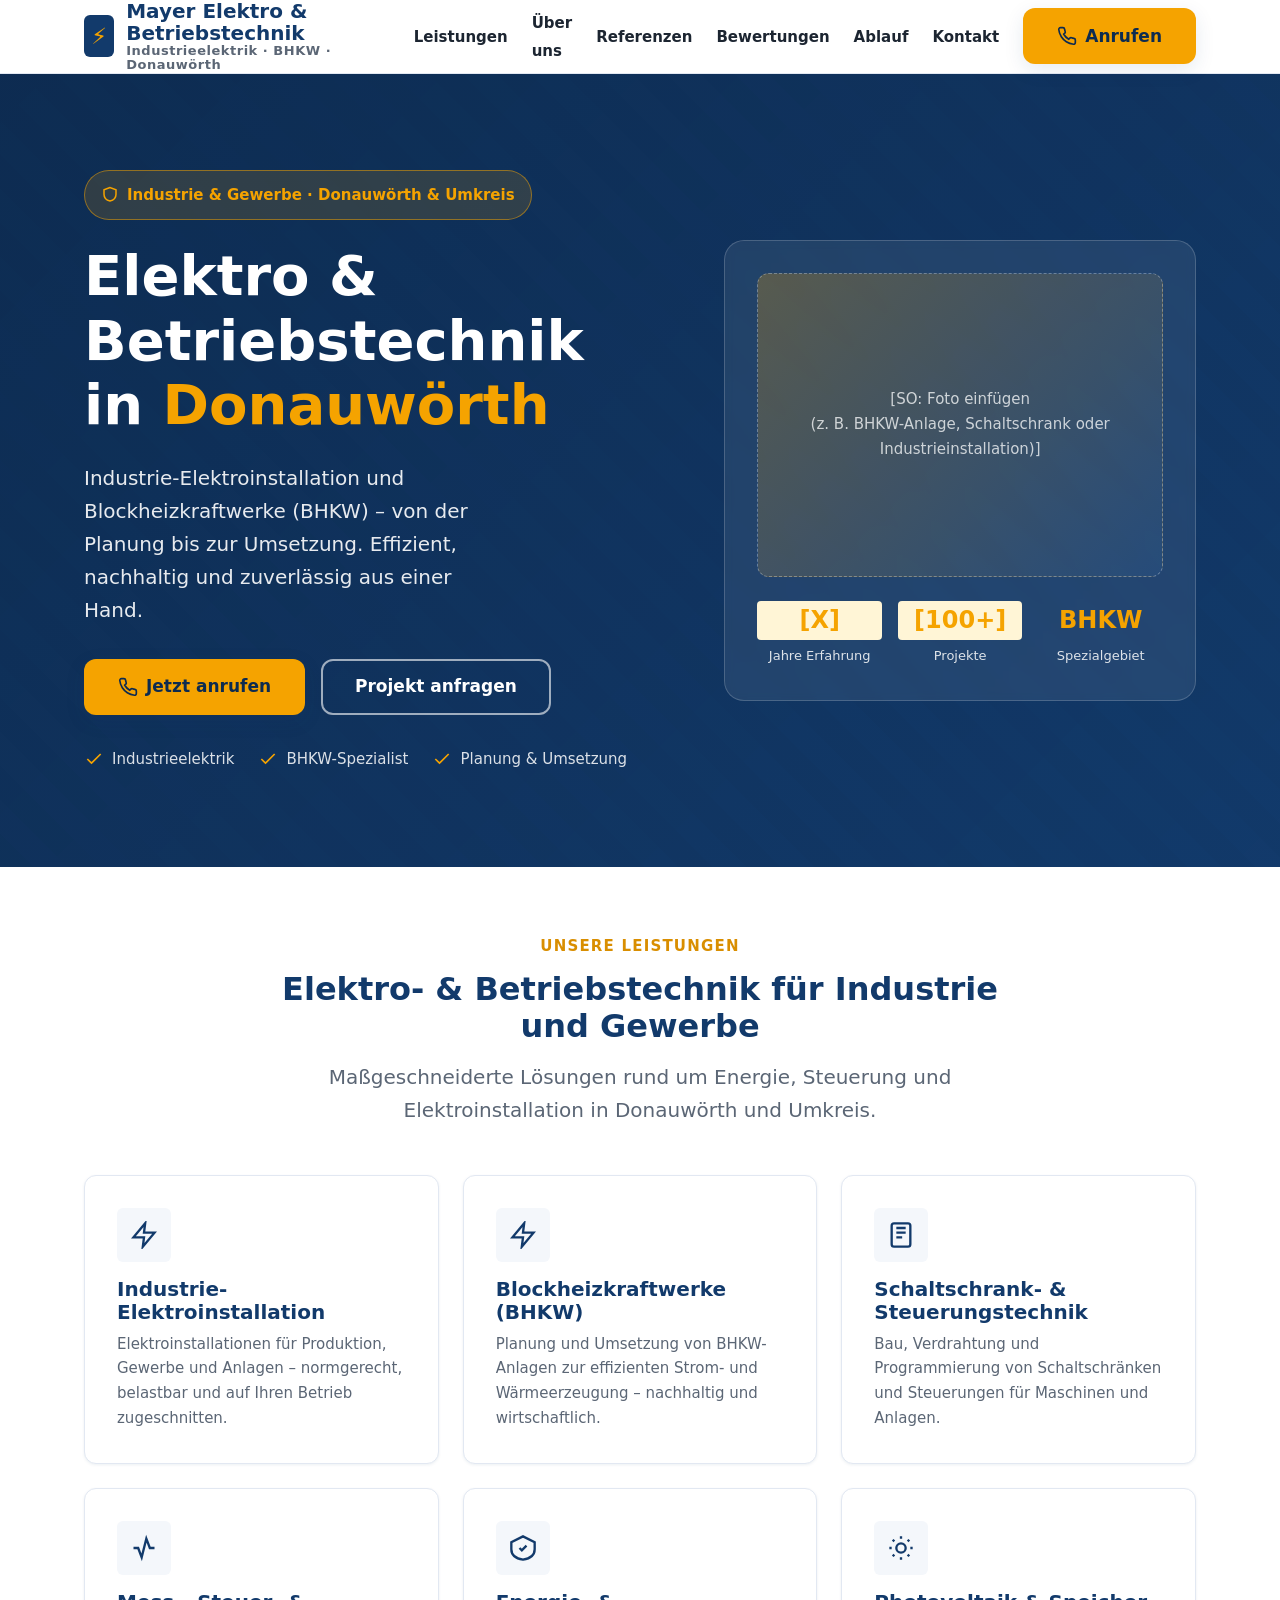
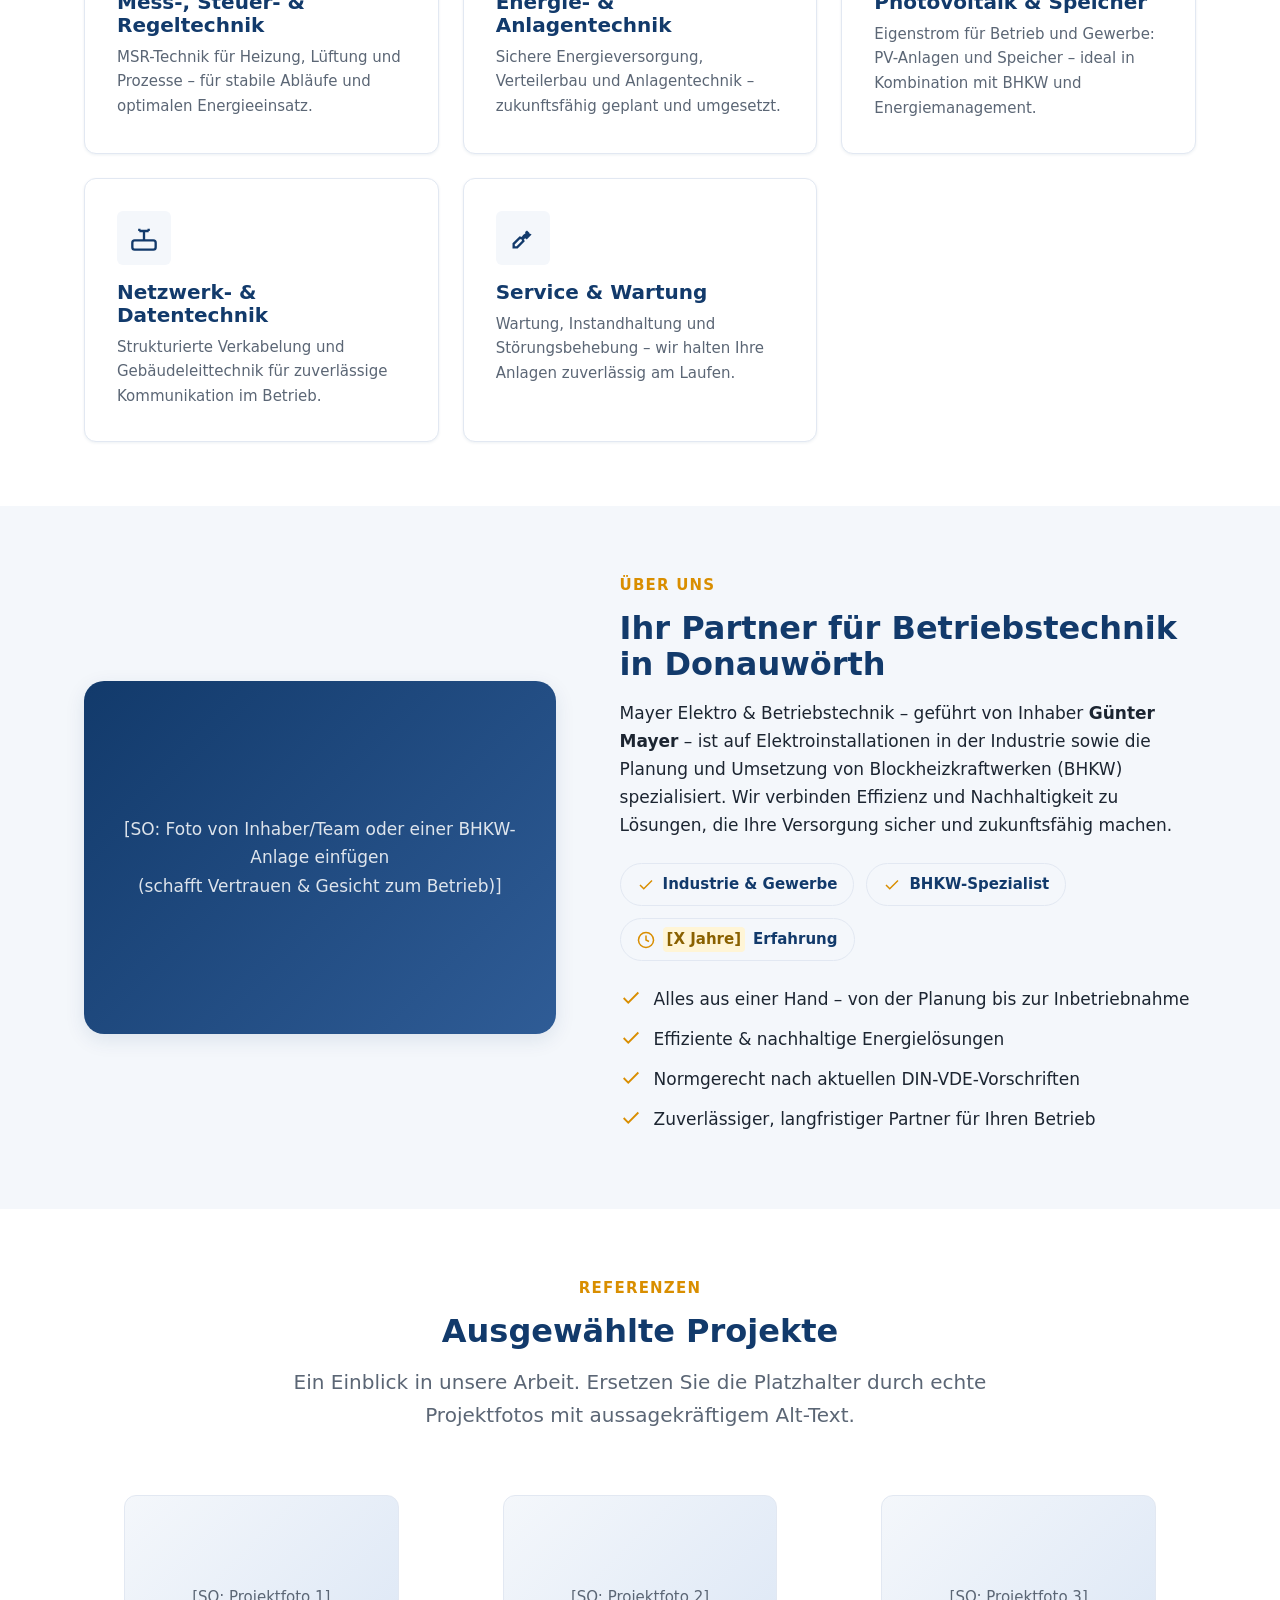
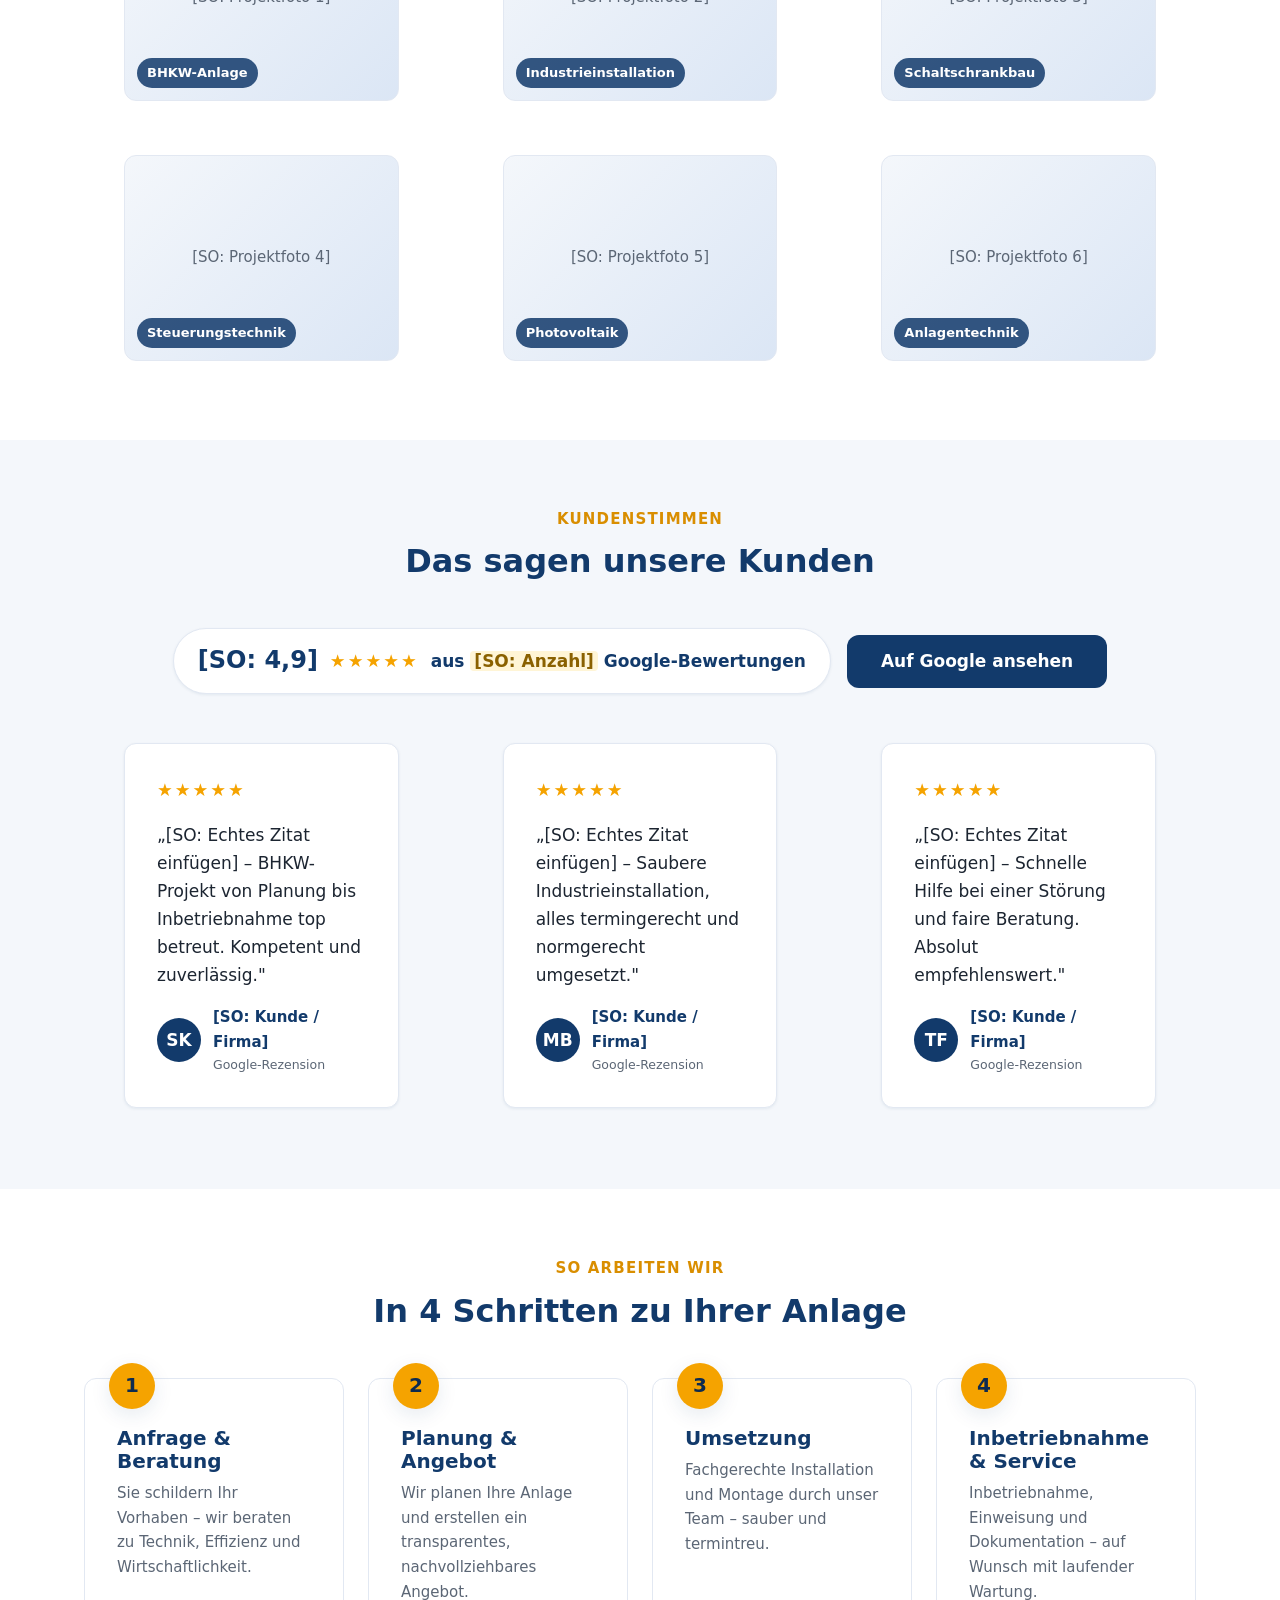
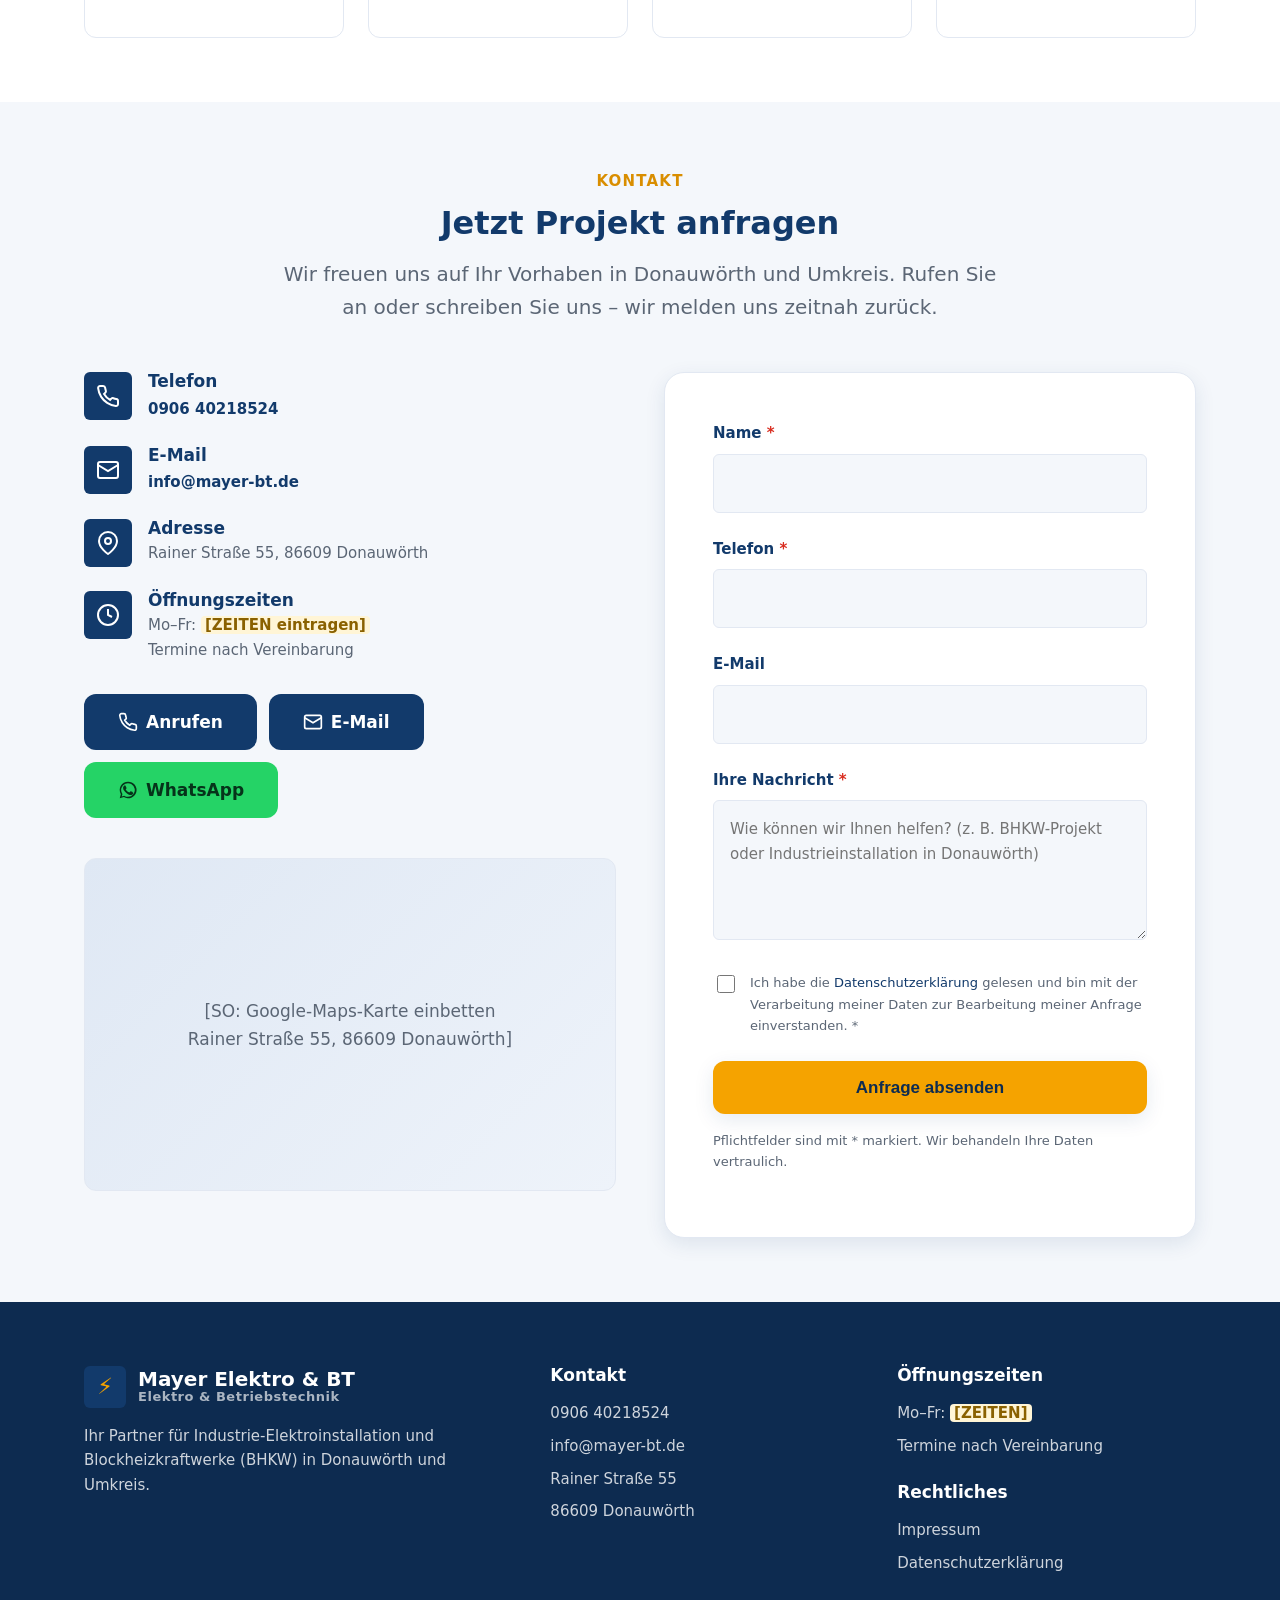
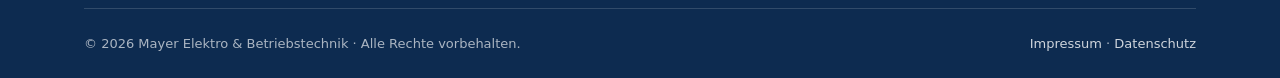
==== commit 6f9fe1a2: "Inhalte an echte Firmendaten von mayer-bt.de angepasst - Firma: Mayer Elektro & Betriebstechnik (Inh" ====
--- a/index.html
+++ b/index.html
@@ -5,24 +5,23 @@
   <meta name="viewport" content="width=device-width, initial-scale=1.0" />
 
   <!-- ===================================================================
-       SEO / Lokale Suche
-       Ort in Title & Description eintragen ([ORT] ersetzen).
+       SEO / Lokale Suche  (Standort: Donauwörth)
        =================================================================== -->
-  <title>Mayer Elektro – Elektriker &amp; Meisterbetrieb in [ORT]</title>
-  <meta name="description" content="Mayer Elektro – Ihr Elektro-Meisterbetrieb in [ORT] und Umkreis. Elektroinstallation, E-Check, Smart Home, Photovoltaik, Wallbox &amp; Notdienst. Jetzt anrufen oder Angebot anfragen." />
+  <title>Mayer Elektro &amp; Betriebstechnik – Industrieelektrik &amp; BHKW in Donauwörth</title>
+  <meta name="description" content="Mayer Elektro &amp; Betriebstechnik in Donauwörth: Industrie-Elektroinstallation, Blockheizkraftwerke (BHKW), Schaltschrank- &amp; Steuerungstechnik, Energie- und Anlagentechnik. Effizient, nachhaltig, zuverlässig. Jetzt anfragen." />
   <meta name="robots" content="index, follow" />
-  <link rel="canonical" href="[SO: https://www.mayer-elektro.de/]" />
-
-  <!-- Geokoordinaten für lokale Suche ([SO] eintragen) -->
-  <meta name="geo.region" content="DE" />
-  <meta name="geo.placename" content="[ORT]" />
-  <meta name="geo.position" content="[SO: BREITENGRAD;LÄNGENGRAD]" />
-  <meta name="ICBM" content="[SO: BREITENGRAD, LÄNGENGRAD]" />
+  <link rel="canonical" href="[SO: https://www.mayer-bt.de/]" />
+
+  <!-- Geokoordinaten für lokale Suche (Donauwörth, ca. – bei Bedarf exakt setzen) -->
+  <meta name="geo.region" content="DE-BY" />
+  <meta name="geo.placename" content="Donauwörth" />
+  <meta name="geo.position" content="48.7186;10.7783" />
+  <meta name="ICBM" content="48.7186, 10.7783" />
 
   <!-- Social Sharing (Open Graph) -->
   <meta property="og:type" content="website" />
-  <meta property="og:title" content="Mayer Elektro – Elektriker &amp; Meisterbetrieb in [ORT]" />
-  <meta property="og:description" content="Elektroinstallation, E-Check, Smart Home, Photovoltaik, Wallbox &amp; Notdienst in [ORT] und Umkreis." />
+  <meta property="og:title" content="Mayer Elektro &amp; Betriebstechnik – Industrieelektrik &amp; BHKW in Donauwörth" />
+  <meta property="og:description" content="Industrie-Elektroinstallation, Blockheizkraftwerke (BHKW), Schaltschrank- &amp; Steuerungstechnik in Donauwörth und Umkreis." />
   <meta property="og:locale" content="de_DE" />
 
   <link rel="stylesheet" href="styles.css" />
@@ -30,32 +29,34 @@
 
   <!-- ===================================================================
        JSON-LD Structured Data: LocalBusiness / Electrician
-       Wichtig für Google. Alle [SO]-Platzhalter mit echten Daten füllen.
        =================================================================== -->
   <script type="application/ld+json">
   {
     "@context": "https://schema.org",
     "@type": "Electrician",
-    "name": "Mayer Elektro",
-    "description": "Elektro-Meisterbetrieb in [ORT] und Umkreis: Elektroinstallation, E-Check, Smart Home, Photovoltaik, Wallbox und Notdienst.",
-    "url": "[SO: https://www.mayer-elektro.de/]",
-    "telephone": "[SO: +49 XXX XXXXXXX]",
-    "email": "[SO: info@mayer-elektro.de]",
-    "image": "[SO: https://www.mayer-elektro.de/logo.png]",
+    "name": "Mayer Elektro & Betriebstechnik",
+    "description": "Industrie-Elektroinstallation und Blockheizkraftwerke (BHKW) in Donauwörth und Umkreis: Planung, Installation, Schaltschrank- und Steuerungstechnik, Energie- und Anlagentechnik.",
+    "url": "[SO: https://www.mayer-bt.de/]",
+    "telephone": "+49 906 40218524",
+    "email": "info@mayer-bt.de",
+    "image": "[SO: https://www.mayer-bt.de/logo.png]",
     "priceRange": "€€",
+    "founder": "Günter Mayer",
+    "vatID": "DE288481501",
     "address": {
       "@type": "PostalAddress",
-      "streetAddress": "[SO: Musterstraße 1]",
-      "postalCode": "[SO: PLZ]",
-      "addressLocality": "[ORT]",
+      "streetAddress": "Rainer Straße 55",
+      "postalCode": "86609",
+      "addressLocality": "Donauwörth",
+      "addressRegion": "Bayern",
       "addressCountry": "DE"
     },
     "geo": {
       "@type": "GeoCoordinates",
-      "latitude": "[SO: BREITENGRAD]",
-      "longitude": "[SO: LÄNGENGRAD]"
+      "latitude": "48.7186",
+      "longitude": "10.7783"
     },
-    "areaServed": "[ORT] und Umkreis",
+    "areaServed": "Donauwörth und Umkreis",
     "openingHoursSpecification": [
       {
         "@type": "OpeningHoursSpecification",
@@ -63,12 +64,7 @@
         "opens": "[SO: 08:00]",
         "closes": "[SO: 17:00]"
       }
-    ],
-    "aggregateRating": {
-      "@type": "AggregateRating",
-      "ratingValue": "[SO: 4.9]",
-      "reviewCount": "[SO: 37]"
-    }
+    ]
   }
   </script>
 </head>
@@ -84,11 +80,11 @@
     <div class="container">
       <nav class="nav" aria-label="Hauptnavigation">
         <!-- Logo-Platzhalter: durch <img src="logo.png" ...> ersetzbar -->
-        <a class="brand" href="index.html" aria-label="Mayer Elektro Startseite">
+        <a class="brand" href="index.html" aria-label="Mayer Elektro & Betriebstechnik Startseite">
           <span class="brand__mark" aria-hidden="true">⚡</span>
           <span class="brand__name">
-            Mayer Elektro
-            <small>Elektro-Meisterbetrieb</small>
+            Mayer <span style="font-weight:600">Elektro &amp; Betriebstechnik</span>
+            <small>Industrieelektrik · BHKW · Donauwörth</small>
           </span>
         </a>
 
@@ -102,8 +98,8 @@
         </ul>
 
         <div class="nav__cta">
-          <!-- Klick-zum-Anrufen: [NUMMER] in href UND Text ersetzen -->
-          <a class="btn btn--primary btn--desktop" href="tel:[SO:+49XXXXXXXXX]">
+          <!-- Klick-zum-Anrufen -->
+          <a class="btn btn--primary btn--desktop" href="tel:+4990640218524">
             <svg class="btn__icon" viewBox="0 0 24 24" fill="none" stroke="currentColor" stroke-width="2" aria-hidden="true"><path d="M22 16.92v3a2 2 0 0 1-2.18 2 19.79 19.79 0 0 1-8.63-3.07 19.5 19.5 0 0 1-6-6 19.79 19.79 0 0 1-3.07-8.67A2 2 0 0 1 4.11 2h3a2 2 0 0 1 2 1.72c.13.96.36 1.9.7 2.81a2 2 0 0 1-.45 2.11L8.09 9.91a16 16 0 0 0 6 6l1.27-1.27a2 2 0 0 1 2.11-.45c.9.34 1.85.57 2.81.7A2 2 0 0 1 22 16.92z"/></svg>
             Anrufen
           </a>
@@ -123,42 +119,43 @@
       <div class="container">
         <div class="hero__inner">
           <div class="hero__content">
-            <!-- Notdienst-Badge (entfernen, falls kein Notdienst angeboten wird) -->
-            <a class="emergency-badge" href="tel:[SO:+49XXXXXXXXX]">
-              <span class="pulse" aria-hidden="true"></span>
-              <span>24h-Notdienst · <span class="ph">[Nummer]</span></span>
-            </a>
-
-            <h1>Ihr Elektriker in <span class="accent">[ORT]</span> und Umkreis</h1>
+            <!-- Trust-Badge (Ausrichtung Industrie & Gewerbe) -->
+            <span class="hero-badge">
+              <svg viewBox="0 0 24 24" fill="none" stroke="currentColor" stroke-width="2" aria-hidden="true"><path d="M12 2 4 5v6c0 5 3.5 8 8 9 4.5-1 8-4 8-9V5z"/></svg>
+              <span>Industrie &amp; Gewerbe · Donauwörth &amp; Umkreis</span>
+            </span>
+
+            <h1>Elektro &amp; Betriebstechnik in <span class="accent">Donauwörth</span></h1>
             <p class="hero__lead">
-              Elektroinstallation, Smart Home, Photovoltaik &amp; E-Mobilität –
-              zuverlässig aus Meisterhand. Sauber, pünktlich und fair.
+              Industrie-Elektroinstallation und Blockheizkraftwerke (BHKW) –
+              von der Planung bis zur Umsetzung. Effizient, nachhaltig und
+              zuverlässig aus einer Hand.
             </p>
 
             <div class="hero__actions">
-              <a class="btn btn--primary" href="tel:[SO:+49XXXXXXXXX]">
+              <a class="btn btn--primary" href="tel:+4990640218524">
                 <svg class="btn__icon" viewBox="0 0 24 24" fill="none" stroke="currentColor" stroke-width="2" aria-hidden="true"><path d="M22 16.92v3a2 2 0 0 1-2.18 2 19.79 19.79 0 0 1-8.63-3.07 19.5 19.5 0 0 1-6-6 19.79 19.79 0 0 1-3.07-8.67A2 2 0 0 1 4.11 2h3a2 2 0 0 1 2 1.72c.13.96.36 1.9.7 2.81a2 2 0 0 1-.45 2.11L8.09 9.91a16 16 0 0 0 6 6l1.27-1.27a2 2 0 0 1 2.11-.45c.9.34 1.85.57 2.81.7A2 2 0 0 1 22 16.92z"/></svg>
                 Jetzt anrufen
               </a>
-              <a class="btn btn--ghost" href="#kontakt">Angebot anfragen</a>
+              <a class="btn btn--ghost" href="#kontakt">Projekt anfragen</a>
             </div>
 
             <ul class="hero__trust">
-              <li><svg viewBox="0 0 24 24" fill="none" stroke="currentColor" stroke-width="2" aria-hidden="true"><path d="M20 6 9 17l-5-5"/></svg> Meisterbetrieb</li>
-              <li><svg viewBox="0 0 24 24" fill="none" stroke="currentColor" stroke-width="2" aria-hidden="true"><path d="M20 6 9 17l-5-5"/></svg> Über <span class="ph">[X Jahre]</span> Erfahrung</li>
-              <li><svg viewBox="0 0 24 24" fill="none" stroke="currentColor" stroke-width="2" aria-hidden="true"><path d="M20 6 9 17l-5-5"/></svg> Festpreisgarantie</li>
+              <li><svg viewBox="0 0 24 24" fill="none" stroke="currentColor" stroke-width="2" aria-hidden="true"><path d="M20 6 9 17l-5-5"/></svg> Industrieelektrik</li>
+              <li><svg viewBox="0 0 24 24" fill="none" stroke="currentColor" stroke-width="2" aria-hidden="true"><path d="M20 6 9 17l-5-5"/></svg> BHKW-Spezialist</li>
+              <li><svg viewBox="0 0 24 24" fill="none" stroke="currentColor" stroke-width="2" aria-hidden="true"><path d="M20 6 9 17l-5-5"/></svg> Planung &amp; Umsetzung</li>
             </ul>
           </div>
 
           <!-- Hero-Bild-Platzhalter mit Kennzahlen -->
           <aside class="hero__card" aria-label="Über unseren Betrieb">
             <div class="hero__photo">
-              [SO: Team- oder Projektfoto einfügen<br>(z. B. Elektriker bei der Arbeit)]
+              [SO: Foto einfügen<br>(z. B. BHKW-Anlage, Schaltschrank oder Industrieinstallation)]
             </div>
             <div class="hero__stats">
               <div><strong class="ph">[X]</strong><span>Jahre Erfahrung</span></div>
-              <div><strong class="ph">[500+]</strong><span>Projekte</span></div>
-              <div><strong>[SO: 4.9★]</strong><span>Bewertung</span></div>
+              <div><strong class="ph">[100+]</strong><span>Projekte</span></div>
+              <div><strong>BHKW</strong><span>Spezialgebiet</span></div>
             </div>
           </aside>
         </div>
@@ -167,107 +164,111 @@
 
     <!-- =================================================================
          2. LEISTUNGEN
+         Hinweis: Kernleistungen (Industrieelektrik, BHKW) sind gesichert.
+         Die übrigen Karten sind branchenübliche Ergänzungen – bitte an das
+         echte Angebot anpassen/ergänzen.
          ================================================================= -->
     <section class="section" id="leistungen">
       <div class="container">
         <div class="section__head">
           <span class="section__eyebrow">Unsere Leistungen</span>
-          <h2 class="section__title">Alles rund um Elektro – aus einer Hand</h2>
-          <p class="section__lead">Vom Steckdosen-Tausch bis zur kompletten Elektroplanung für Neubau und Sanierung in [ORT].</p>
+          <h2 class="section__title">Elektro- &amp; Betriebstechnik für Industrie und Gewerbe</h2>
+          <p class="section__lead">Maßgeschneiderte Lösungen rund um Energie, Steuerung und Elektroinstallation in Donauwörth und Umkreis.</p>
         </div>
 
         <div class="grid grid--services">
-          <!-- Karte: Elektroinstallation -->
+          <!-- Karte: Industrie-Elektroinstallation (Kernleistung) -->
           <article class="card">
             <div class="card__icon"><svg viewBox="0 0 24 24" fill="none" stroke="currentColor" stroke-width="2" aria-hidden="true"><path d="M13 2 3 14h9l-1 8 10-12h-9l1-8z"/></svg></div>
-            <h3>Elektroinstallation</h3>
-            <p>Neubau, Sanierung &amp; Erweiterung – normgerechte Installation von Verteilern, Leitungen und Steckdosen.</p>
-          </article>
-
-          <!-- Karte: E-Check & Prüfungen -->
-          <article class="card">
-            <div class="card__icon"><svg viewBox="0 0 24 24" fill="none" stroke="currentColor" stroke-width="2" aria-hidden="true"><path d="M9 11l3 3L22 4"/><path d="M21 12v7a2 2 0 0 1-2 2H5a2 2 0 0 1-2-2V5a2 2 0 0 1 2-2h11"/></svg></div>
-            <h3>E-Check &amp; Prüfungen</h3>
-            <p>Sicherheitsprüfung Ihrer Anlagen und Geräte nach DIN VDE – mit Prüfprotokoll für Versicherung &amp; Vermietung.</p>
-          </article>
-
-          <!-- Karte: Smart Home / KNX -->
-          <article class="card">
-            <div class="card__icon"><svg viewBox="0 0 24 24" fill="none" stroke="currentColor" stroke-width="2" aria-hidden="true"><path d="M3 9l9-7 9 7v11a2 2 0 0 1-2 2H5a2 2 0 0 1-2-2z"/><path d="M9 22V12h6v10"/></svg></div>
-            <h3>Smart Home &amp; KNX</h3>
-            <p>Intelligente Steuerung von Licht, Heizung, Beschattung und Sicherheit – komfortabel und energieeffizient.</p>
-          </article>
-
-          <!-- Karte: Photovoltaik & Stromspeicher -->
+            <h3>Industrie-Elektroinstallation</h3>
+            <p>Elektroinstallationen für Produktion, Gewerbe und Anlagen – normgerecht, belastbar und auf Ihren Betrieb zugeschnitten.</p>
+          </article>
+
+          <!-- Karte: BHKW (Kernleistung / Spezialgebiet) -->
+          <article class="card">
+            <div class="card__icon"><svg viewBox="0 0 24 24" fill="none" stroke="currentColor" stroke-width="2" aria-hidden="true"><path d="M13 2 3 14h9l-1 8 10-12h-9l1-8z"/><circle cx="12" cy="12" r="9" opacity="0"/></svg></div>
+            <h3>Blockheizkraftwerke (BHKW)</h3>
+            <p>Planung und Umsetzung von BHKW-Anlagen zur effizienten Strom- und Wärmeerzeugung – nachhaltig und wirtschaftlich.</p>
+          </article>
+
+          <!-- Karte: Schaltschrankbau & Steuerungstechnik -->
+          <article class="card">
+            <div class="card__icon"><svg viewBox="0 0 24 24" fill="none" stroke="currentColor" stroke-width="2" aria-hidden="true"><rect x="4" y="2" width="16" height="20" rx="2"/><path d="M8 6h8M8 10h8M8 14h5"/></svg></div>
+            <h3>Schaltschrank- &amp; Steuerungstechnik</h3>
+            <p>Bau, Verdrahtung und Programmierung von Schaltschränken und Steuerungen für Maschinen und Anlagen.</p>
+          </article>
+
+          <!-- Karte: MSR-Technik -->
+          <article class="card">
+            <div class="card__icon"><svg viewBox="0 0 24 24" fill="none" stroke="currentColor" stroke-width="2" aria-hidden="true"><path d="M3 12h4l3 8 4-16 3 8h4"/></svg></div>
+            <h3>Mess-, Steuer- &amp; Regeltechnik</h3>
+            <p>MSR-Technik für Heizung, Lüftung und Prozesse – für stabile Abläufe und optimalen Energieeinsatz.</p>
+          </article>
+
+          <!-- Karte: Energie- & Anlagentechnik -->
+          <article class="card">
+            <div class="card__icon"><svg viewBox="0 0 24 24" fill="none" stroke="currentColor" stroke-width="2" aria-hidden="true"><path d="M12 2 2 7v6c0 5 4 8 10 9 6-1 10-4 10-9V7z"/><path d="m9 12 2 2 4-4"/></svg></div>
+            <h3>Energie- &amp; Anlagentechnik</h3>
+            <p>Sichere Energieversorgung, Verteilerbau und Anlagentechnik – zukunftsfähig geplant und umgesetzt.</p>
+          </article>
+
+          <!-- Karte: Photovoltaik & Speicher -->
           <article class="card">
             <div class="card__icon"><svg viewBox="0 0 24 24" fill="none" stroke="currentColor" stroke-width="2" aria-hidden="true"><circle cx="12" cy="12" r="4"/><path d="M12 2v2M12 20v2M4.9 4.9l1.4 1.4M17.7 17.7l1.4 1.4M2 12h2M20 12h2M6.3 17.7l-1.4 1.4M19.1 4.9l-1.4 1.4"/></svg></div>
             <h3>Photovoltaik &amp; Speicher</h3>
-            <p>Eigenen Strom erzeugen: PV-Anlagen und Batteriespeicher – Planung, Montage und Anmeldung inklusive.</p>
-          </article>
-
-          <!-- Karte: Wallbox / E-Mobilität -->
-          <article class="card">
-            <div class="card__icon"><svg viewBox="0 0 24 24" fill="none" stroke="currentColor" stroke-width="2" aria-hidden="true"><rect x="3" y="3" width="12" height="18" rx="2"/><path d="M15 8h3a2 2 0 0 1 2 2v6a2 2 0 0 1-2 2M7 8h4M7 12h4"/></svg></div>
-            <h3>Wallbox &amp; E-Mobilität</h3>
-            <p>Sicheres Laden zu Hause und im Betrieb – Installation Ihrer Wallbox inkl. Fördermittel-Beratung.</p>
-          </article>
-
-          <!-- Karte: Beleuchtungskonzepte -->
-          <article class="card">
-            <div class="card__icon"><svg viewBox="0 0 24 24" fill="none" stroke="currentColor" stroke-width="2" aria-hidden="true"><path d="M9 18h6M10 22h4M12 2a7 7 0 0 0-4 12.7c.6.5 1 1.3 1 2.1V17h6v-.2c0-.8.4-1.6 1-2.1A7 7 0 0 0 12 2z"/></svg></div>
-            <h3>Beleuchtungskonzepte</h3>
-            <p>Stimmungsvolles &amp; effizientes LED-Licht für Wohnung, Büro und Außenbereich – individuell geplant.</p>
-          </article>
-
-          <!-- Karte: Netzwerk- / Datentechnik -->
+            <p>Eigenstrom für Betrieb und Gewerbe: PV-Anlagen und Speicher – ideal in Kombination mit BHKW und Energiemanagement.</p>
+          </article>
+
+          <!-- Karte: Netzwerk- & Datentechnik / Gebäudeleittechnik -->
           <article class="card">
             <div class="card__icon"><svg viewBox="0 0 24 24" fill="none" stroke="currentColor" stroke-width="2" aria-hidden="true"><rect x="2" y="14" width="20" height="8" rx="2"/><path d="M6 18h.01M10 18h.01M12 14V6M8 6h8M8 6V4M16 6V4"/></svg></div>
             <h3>Netzwerk- &amp; Datentechnik</h3>
-            <p>Schnelles WLAN und strukturierte Verkabelung (LAN) für Homeoffice, Betrieb und Smart Home.</p>
-          </article>
-
-          <!-- Karte: Notdienst -->
-          <article class="card">
-            <div class="card__icon"><svg viewBox="0 0 24 24" fill="none" stroke="currentColor" stroke-width="2" aria-hidden="true"><path d="M12 2 2 7v6c0 5 4 8 10 9 6-1 10-4 10-9V7z"/><path d="M12 8v4M12 16h.01"/></svg></div>
-            <h3>Elektro-Notdienst</h3>
-            <p>Stromausfall oder Störung? Wir sind schnell zur Stelle – <span class="ph">[Verfügbarkeit eintragen]</span>.</p>
-          </article>
-        </div>
-      </div>
-    </section>
-
-    <!-- =================================================================
-         3. ÜBER UNS / MEISTERBETRIEB
+            <p>Strukturierte Verkabelung und Gebäudeleittechnik für zuverlässige Kommunikation im Betrieb.</p>
+          </article>
+
+          <!-- Karte: Service, Wartung & Störungsbehebung -->
+          <article class="card">
+            <div class="card__icon"><svg viewBox="0 0 24 24" fill="none" stroke="currentColor" stroke-width="2" aria-hidden="true"><path d="M14.7 6.3a4 4 0 0 1-5.4 5.4L4 17v3h3l5.3-5.3a4 4 0 0 1 5.4-5.4l-2.5 2.5-1.5-1.5 2.5-2.5z"/></svg></div>
+            <h3>Service &amp; Wartung</h3>
+            <p>Wartung, Instandhaltung und Störungsbehebung – wir halten Ihre Anlagen zuverlässig am Laufen.</p>
+          </article>
+        </div>
+      </div>
+    </section>
+
+    <!-- =================================================================
+         3. ÜBER UNS
          ================================================================= -->
     <section class="section section--alt" id="ueber-uns">
       <div class="container">
         <div class="about">
-          <!-- Team-Foto-Platzhalter -->
+          <!-- Foto-Platzhalter -->
           <div class="about__photo">
-            [SO: Foto von Inhaber/Team einfügen<br>(schafft Vertrauen &amp; Gesicht zum Betrieb)]
+            [SO: Foto von Inhaber/Team oder einer BHKW-Anlage einfügen<br>(schafft Vertrauen &amp; Gesicht zum Betrieb)]
           </div>
 
           <div class="about__content">
             <span class="section__eyebrow">Über uns</span>
-            <h2>Ihr Meisterbetrieb in <span class="ph">[ORT]</span></h2>
+            <h2>Ihr Partner für Betriebstechnik in <span>Donauwörth</span></h2>
             <p>
-              Mein Name ist <span class="ph">[NAME]</span> und ich führe Mayer Elektro
-              seit <span class="ph">[JAHR]</span>. Als Elektro-Meisterbetrieb stehen wir für
-              saubere Arbeit, ehrliche Beratung und Termintreue – für Privatkunden
-              und Gewerbe in [ORT] und Umkreis.
+              Mayer Elektro &amp; Betriebstechnik – geführt von Inhaber
+              <strong>Günter Mayer</strong> – ist auf Elektroinstallationen in der
+              Industrie sowie die Planung und Umsetzung von Blockheizkraftwerken (BHKW)
+              spezialisiert. Wir verbinden Effizienz und Nachhaltigkeit zu Lösungen,
+              die Ihre Versorgung sicher und zukunftsfähig machen.
             </p>
 
             <div class="about__badges">
-              <span class="badge"><svg viewBox="0 0 24 24" fill="none" stroke="currentColor" stroke-width="2" aria-hidden="true"><path d="M12 15a7 7 0 1 0 0-14 7 7 0 0 0 0 14z"/><path d="M8.2 13.9 7 22l5-3 5 3-1.2-8.1"/></svg> Meisterbetrieb</span>
-              <span class="badge"><svg viewBox="0 0 24 24" fill="none" stroke="currentColor" stroke-width="2" aria-hidden="true"><path d="M20 6 9 17l-5-5"/></svg> Innungsmitglied <span class="ph">[ja/nein]</span></span>
+              <span class="badge"><svg viewBox="0 0 24 24" fill="none" stroke="currentColor" stroke-width="2" aria-hidden="true"><path d="M20 6 9 17l-5-5"/></svg> Industrie &amp; Gewerbe</span>
+              <span class="badge"><svg viewBox="0 0 24 24" fill="none" stroke="currentColor" stroke-width="2" aria-hidden="true"><path d="M20 6 9 17l-5-5"/></svg> BHKW-Spezialist</span>
               <span class="badge"><svg viewBox="0 0 24 24" fill="none" stroke="currentColor" stroke-width="2" aria-hidden="true"><circle cx="12" cy="12" r="10"/><path d="M12 6v6l4 2"/></svg> <span class="ph">[X Jahre]</span> Erfahrung</span>
             </div>
 
             <ul class="feature-list">
-              <li><svg viewBox="0 0 24 24" fill="none" stroke="currentColor" stroke-width="2" aria-hidden="true"><path d="M20 6 9 17l-5-5"/></svg> Feste Ansprechpartner &amp; verbindliche Termine</li>
-              <li><svg viewBox="0 0 24 24" fill="none" stroke="currentColor" stroke-width="2" aria-hidden="true"><path d="M20 6 9 17l-5-5"/></svg> Transparente Festpreise ohne versteckte Kosten</li>
+              <li><svg viewBox="0 0 24 24" fill="none" stroke="currentColor" stroke-width="2" aria-hidden="true"><path d="M20 6 9 17l-5-5"/></svg> Alles aus einer Hand – von der Planung bis zur Inbetriebnahme</li>
+              <li><svg viewBox="0 0 24 24" fill="none" stroke="currentColor" stroke-width="2" aria-hidden="true"><path d="M20 6 9 17l-5-5"/></svg> Effiziente &amp; nachhaltige Energielösungen</li>
               <li><svg viewBox="0 0 24 24" fill="none" stroke="currentColor" stroke-width="2" aria-hidden="true"><path d="M20 6 9 17l-5-5"/></svg> Normgerecht nach aktuellen DIN-VDE-Vorschriften</li>
-              <li><svg viewBox="0 0 24 24" fill="none" stroke="currentColor" stroke-width="2" aria-hidden="true"><path d="M20 6 9 17l-5-5"/></svg> Sauberes Arbeiten – besenrein übergeben</li>
+              <li><svg viewBox="0 0 24 24" fill="none" stroke="currentColor" stroke-width="2" aria-hidden="true"><path d="M20 6 9 17l-5-5"/></svg> Zuverlässiger, langfristiger Partner für Ihren Betrieb</li>
             </ul>
           </div>
         </div>
@@ -285,31 +286,30 @@
           <p class="section__lead">Ein Einblick in unsere Arbeit. Ersetzen Sie die Platzhalter durch echte Projektfotos mit aussagekräftigem Alt-Text.</p>
         </div>
 
-        <!-- Bilder später: <img src="projekt-1.jpg" alt="..."> statt Platzhalter-Div -->
         <div class="grid gallery">
-          <figure class="gallery__item" role="img" aria-label="[SO: Projektfoto – Elektroinstallation Neubau in ORT]">
+          <figure class="gallery__item" role="img" aria-label="[SO: Projektfoto – BHKW-Anlage in Betrieb]">
             [SO: Projektfoto 1]
-            <span>Neubau-Installation</span>
-          </figure>
-          <figure class="gallery__item" role="img" aria-label="[SO: Projektfoto – Photovoltaikanlage auf Einfamilienhaus]">
+            <span>BHKW-Anlage</span>
+          </figure>
+          <figure class="gallery__item" role="img" aria-label="[SO: Projektfoto – Industrie-Elektroinstallation Produktionshalle]">
             [SO: Projektfoto 2]
+            <span>Industrieinstallation</span>
+          </figure>
+          <figure class="gallery__item" role="img" aria-label="[SO: Projektfoto – Schaltschrankbau]">
+            [SO: Projektfoto 3]
+            <span>Schaltschrankbau</span>
+          </figure>
+          <figure class="gallery__item" role="img" aria-label="[SO: Projektfoto – Steuerungs- und MSR-Technik]">
+            [SO: Projektfoto 4]
+            <span>Steuerungstechnik</span>
+          </figure>
+          <figure class="gallery__item" role="img" aria-label="[SO: Projektfoto – Photovoltaikanlage Gewerbedach]">
+            [SO: Projektfoto 5]
             <span>Photovoltaik</span>
           </figure>
-          <figure class="gallery__item" role="img" aria-label="[SO: Projektfoto – Wallbox-Installation in Garage]">
-            [SO: Projektfoto 3]
-            <span>Wallbox</span>
-          </figure>
-          <figure class="gallery__item" role="img" aria-label="[SO: Projektfoto – Smart-Home-Verteiler / KNX]">
-            [SO: Projektfoto 4]
-            <span>Smart Home</span>
-          </figure>
-          <figure class="gallery__item" role="img" aria-label="[SO: Projektfoto – LED-Beleuchtungskonzept Wohnraum]">
-            [SO: Projektfoto 5]
-            <span>Beleuchtung</span>
-          </figure>
-          <figure class="gallery__item" role="img" aria-label="[SO: Projektfoto – Gewerbliche Elektroinstallation]">
+          <figure class="gallery__item" role="img" aria-label="[SO: Projektfoto – Energieverteilung / Anlagentechnik]">
             [SO: Projektfoto 6]
-            <span>Gewerbe</span>
+            <span>Anlagentechnik</span>
           </figure>
         </div>
       </div>
@@ -331,7 +331,7 @@
           <div class="reviews-score">
             <span class="num">[SO: 4,9]</span>
             <span class="stars" aria-hidden="true">★★★★★</span>
-            <span>aus <span class="ph">[SO: 37]</span> Google-Bewertungen</span>
+            <span>aus <span class="ph">[SO: Anzahl]</span> Google-Bewertungen</span>
           </div>
           <!-- Später: Link zum echten Google-Profil eintragen -->
           <a class="btn btn--solid" href="[SO: Google-Profil-URL]" target="_blank" rel="noopener">Auf Google ansehen</a>
@@ -342,37 +342,35 @@
           Diese Karten sind bewusst als wiederverwendbare Komponente aufgebaut.
           Optionen zum Befüllen mit echten Bewertungen:
             (a) Manuell: Zitate/Namen unten einfach ersetzen.
-            (b) Widget: z. B. Elfsight / Trustindex per <script>-Einbindung in
-                diesen Container einsetzen.
+            (b) Widget: z. B. Elfsight / Trustindex per <script>-Einbindung.
             (c) API: Google Places API "reviews" abrufen und die
                 <figure class="review-card">-Struktur per JS erzeugen.
-          Die data-review-Attribute erleichtern das programmatische Befüllen.
         -->
         <div class="grid grid--3" id="reviewsGrid">
           <figure class="review-card" data-review>
             <span class="stars" aria-label="5 von 5 Sternen">★★★★★</span>
-            <blockquote>„[SO: Echtes Zitat einfügen] – Super schnelle Terminvergabe, saubere Arbeit und alles bestens erklärt. Absolute Empfehlung!"</blockquote>
+            <blockquote>„[SO: Echtes Zitat einfügen] – BHKW-Projekt von Planung bis Inbetriebnahme top betreut. Kompetent und zuverlässig."</blockquote>
             <figcaption>
               <span class="avatar" aria-hidden="true">SK</span>
-              <span class="who">[SO: Vorname N.] <small>Google-Rezension</small></span>
+              <span class="who">[SO: Kunde / Firma] <small>Google-Rezension</small></span>
             </figcaption>
           </figure>
 
           <figure class="review-card" data-review>
             <span class="stars" aria-label="5 von 5 Sternen">★★★★★</span>
-            <blockquote>„[SO: Echtes Zitat einfügen] – Faire Beratung zur PV-Anlage, pünktlich und zuverlässig. Gerne wieder."</blockquote>
+            <blockquote>„[SO: Echtes Zitat einfügen] – Saubere Industrieinstallation, alles termingerecht und normgerecht umgesetzt."</blockquote>
             <figcaption>
               <span class="avatar" aria-hidden="true">MB</span>
-              <span class="who">[SO: Vorname N.] <small>Google-Rezension</small></span>
+              <span class="who">[SO: Kunde / Firma] <small>Google-Rezension</small></span>
             </figcaption>
           </figure>
 
           <figure class="review-card" data-review>
             <span class="stars" aria-label="5 von 5 Sternen">★★★★★</span>
-            <blockquote>„[SO: Echtes Zitat einfügen] – Notdienst am Wochenende, war innerhalb kurzer Zeit da. Sehr freundlich und kompetent."</blockquote>
+            <blockquote>„[SO: Echtes Zitat einfügen] – Schnelle Hilfe bei einer Störung und faire Beratung. Absolut empfehlenswert."</blockquote>
             <figcaption>
               <span class="avatar" aria-hidden="true">TF</span>
-              <span class="who">[SO: Vorname N.] <small>Google-Rezension</small></span>
+              <span class="who">[SO: Kunde / Firma] <small>Google-Rezension</small></span>
             </figcaption>
           </figure>
         </div>
@@ -386,29 +384,29 @@
       <div class="container">
         <div class="section__head">
           <span class="section__eyebrow">So arbeiten wir</span>
-          <h2 class="section__title">In 4 einfachen Schritten zum Ziel</h2>
+          <h2 class="section__title">In 4 Schritten zu Ihrer Anlage</h2>
         </div>
 
         <div class="grid steps">
           <article class="step">
             <div class="step__num">1</div>
-            <h3>Anfrage</h3>
-            <p>Sie melden sich per Telefon, WhatsApp oder Formular – wir hören zu und klären Ihr Anliegen.</p>
+            <h3>Anfrage &amp; Beratung</h3>
+            <p>Sie schildern Ihr Vorhaben – wir beraten zu Technik, Effizienz und Wirtschaftlichkeit.</p>
           </article>
           <article class="step">
             <div class="step__num">2</div>
-            <h3>Termin &amp; Angebot</h3>
-            <p>Wir vereinbaren einen Termin, schauen uns alles an und erstellen ein transparentes Festpreis-Angebot.</p>
+            <h3>Planung &amp; Angebot</h3>
+            <p>Wir planen Ihre Anlage und erstellen ein transparentes, nachvollziehbares Angebot.</p>
           </article>
           <article class="step">
             <div class="step__num">3</div>
-            <h3>Ausführung</h3>
-            <p>Fachgerechte Umsetzung durch unser Team – sauber, termintreu und nach aktuellen Normen.</p>
+            <h3>Umsetzung</h3>
+            <p>Fachgerechte Installation und Montage durch unser Team – sauber und termintreu.</p>
           </article>
           <article class="step">
             <div class="step__num">4</div>
-            <h3>Abnahme</h3>
-            <p>Gemeinsame Abnahme, Einweisung und Prüfprotokoll. Erst wenn Sie zufrieden sind, sind wir es auch.</p>
+            <h3>Inbetriebnahme &amp; Service</h3>
+            <p>Inbetriebnahme, Einweisung und Dokumentation – auf Wunsch mit laufender Wartung.</p>
           </article>
         </div>
       </div>
@@ -421,8 +419,8 @@
       <div class="container">
         <div class="section__head">
           <span class="section__eyebrow">Kontakt</span>
-          <h2 class="section__title">Jetzt Anfrage stellen</h2>
-          <p class="section__lead">Wir freuen uns auf Ihr Projekt in [ORT]. Rufen Sie an oder schreiben Sie uns – meist melden wir uns noch am selben Tag.</p>
+          <h2 class="section__title">Jetzt Projekt anfragen</h2>
+          <p class="section__lead">Wir freuen uns auf Ihr Vorhaben in Donauwörth und Umkreis. Rufen Sie an oder schreiben Sie uns – wir melden uns zeitnah zurück.</p>
         </div>
 
         <div class="contact">
@@ -432,7 +430,7 @@
               <span class="info-item__icon"><svg viewBox="0 0 24 24" fill="none" stroke="currentColor" stroke-width="2" aria-hidden="true"><path d="M22 16.92v3a2 2 0 0 1-2.18 2 19.79 19.79 0 0 1-8.63-3.07 19.5 19.5 0 0 1-6-6 19.79 19.79 0 0 1-3.07-8.67A2 2 0 0 1 4.11 2h3a2 2 0 0 1 2 1.72c.13.96.36 1.9.7 2.81a2 2 0 0 1-.45 2.11L8.09 9.91a16 16 0 0 0 6 6l1.27-1.27a2 2 0 0 1 2.11-.45c.9.34 1.85.57 2.81.7A2 2 0 0 1 22 16.92z"/></svg></span>
               <div>
                 <h3>Telefon</h3>
-                <a href="tel:[SO:+49XXXXXXXXX]">[SO: 0XXX / XXX XX XX]</a>
+                <a href="tel:+4990640218524">0906 40218524</a>
               </div>
             </div>
 
@@ -440,7 +438,7 @@
               <span class="info-item__icon"><svg viewBox="0 0 24 24" fill="none" stroke="currentColor" stroke-width="2" aria-hidden="true"><rect x="2" y="4" width="20" height="16" rx="2"/><path d="m22 7-10 6L2 7"/></svg></span>
               <div>
                 <h3>E-Mail</h3>
-                <a href="mailto:[SO:info@mayer-elektro.de]">[SO: info@mayer-elektro.de]</a>
+                <a href="mailto:info@mayer-bt.de">info@mayer-bt.de</a>
               </div>
             </div>
 
@@ -448,7 +446,7 @@
               <span class="info-item__icon"><svg viewBox="0 0 24 24" fill="none" stroke="currentColor" stroke-width="2" aria-hidden="true"><path d="M21 10c0 7-9 13-9 13s-9-6-9-13a9 9 0 0 1 18 0z"/><circle cx="12" cy="10" r="3"/></svg></span>
               <div>
                 <h3>Adresse</h3>
-                <p><span class="ph">[STRASSE]</span>, <span class="ph">[PLZ ORT]</span></p>
+                <p>Rainer Straße 55, 86609 Donauwörth</p>
               </div>
             </div>
 
@@ -456,38 +454,37 @@
               <span class="info-item__icon"><svg viewBox="0 0 24 24" fill="none" stroke="currentColor" stroke-width="2" aria-hidden="true"><circle cx="12" cy="12" r="10"/><path d="M12 6v6l4 2"/></svg></span>
               <div>
                 <h3>Öffnungszeiten</h3>
-                <p>Mo–Fr: <span class="ph">[ZEITEN]</span><br>Sa: <span class="ph">[ZEITEN]</span> · Notdienst: <span class="ph">[ja/nein]</span></p>
+                <p>Mo–Fr: <span class="ph">[ZEITEN eintragen]</span><br>Termine nach Vereinbarung</p>
               </div>
             </div>
 
             <!-- Schnellkontakt-Buttons -->
             <div class="contact__quick">
-              <a class="btn btn--solid" href="tel:[SO:+49XXXXXXXXX]">
+              <a class="btn btn--solid" href="tel:+4990640218524">
                 <svg class="btn__icon" viewBox="0 0 24 24" fill="none" stroke="currentColor" stroke-width="2" aria-hidden="true"><path d="M22 16.92v3a2 2 0 0 1-2.18 2 19.79 19.79 0 0 1-8.63-3.07 19.5 19.5 0 0 1-6-6 19.79 19.79 0 0 1-3.07-8.67A2 2 0 0 1 4.11 2h3a2 2 0 0 1 2 1.72c.13.96.36 1.9.7 2.81a2 2 0 0 1-.45 2.11L8.09 9.91a16 16 0 0 0 6 6l1.27-1.27a2 2 0 0 1 2.11-.45c.9.34 1.85.57 2.81.7A2 2 0 0 1 22 16.92z"/></svg>
                 Anrufen
               </a>
-              <!-- WhatsApp: Nummer im internationalen Format ohne + und ohne Leerzeichen (z. B. 4915112345678) -->
+              <a class="btn btn--solid" href="mailto:info@mayer-bt.de">
+                <svg class="btn__icon" viewBox="0 0 24 24" fill="none" stroke="currentColor" stroke-width="2" aria-hidden="true"><rect x="2" y="4" width="20" height="16" rx="2"/><path d="m22 7-10 6L2 7"/></svg>
+                E-Mail
+              </a>
+              <!-- WhatsApp optional: echte Nummer eintragen (Format 49… ohne + / Leerzeichen) oder Button entfernen -->
               <a class="btn btn--whatsapp" href="https://wa.me/[SO:49XXXXXXXXX]" target="_blank" rel="noopener">
                 <svg class="btn__icon" viewBox="0 0 24 24" fill="currentColor" aria-hidden="true"><path d="M17.5 14.4c-.3-.2-1.7-.8-2-.9-.3-.1-.5-.2-.7.2-.2.3-.7.9-.9 1.1-.2.2-.3.2-.6.1-.3-.2-1.2-.5-2.3-1.4-.9-.8-1.4-1.7-1.6-2-.2-.3 0-.5.1-.6.1-.1.3-.3.4-.5.1-.2.2-.3.3-.5 0-.2 0-.4-.1-.5 0-.1-.7-1.6-.9-2.2-.2-.6-.5-.5-.7-.5h-.6c-.2 0-.5.1-.8.4-.3.3-1 1-1 2.5s1.1 2.9 1.2 3.1c.2.2 2.1 3.3 5.2 4.6.7.3 1.3.5 1.7.6.7.2 1.4.2 1.9.1.6-.1 1.7-.7 2-1.4.2-.7.2-1.2.2-1.4-.1-.1-.3-.2-.6-.3z"/><path d="M12 2a10 10 0 0 0-8.6 15l-1.3 4.8 4.9-1.3A10 10 0 1 0 12 2zm0 18.2a8.2 8.2 0 0 1-4.2-1.1l-.3-.2-3 .8.8-2.9-.2-.3A8.2 8.2 0 1 1 12 20.2z"/></svg>
                 WhatsApp
               </a>
-              <a class="btn btn--solid" href="mailto:[SO:info@mayer-elektro.de]">
-                <svg class="btn__icon" viewBox="0 0 24 24" fill="none" stroke="currentColor" stroke-width="2" aria-hidden="true"><rect x="2" y="4" width="20" height="16" rx="2"/><path d="m22 7-10 6L2 7"/></svg>
-                E-Mail
-              </a>
-            </div>
-
-            <!-- Google-Maps-Platzhalter:
-                 Später den echten Einbettungscode von Google Maps hier einsetzen
-                 ("Karte teilen" → "Karte einbetten" → <iframe> kopieren).
-                 Beispiel-iframe ist auskommentiert. -->
+            </div>
+
+            <!-- Google-Maps-Platzhalter (Standort Rainer Straße 55, 86609 Donauwörth):
+                 Echten Einbettungscode von Google Maps hier einsetzen
+                 ("Karte teilen" → "Karte einbetten" → <iframe> kopieren). -->
             <div class="map-embed">
-              [SO: Google-Maps-Karte einbetten<br>(Standort &amp; Anfahrt)]
+              [SO: Google-Maps-Karte einbetten<br>Rainer Straße 55, 86609 Donauwörth]
               <!--
               <iframe
                 src="https://www.google.com/maps/embed?pb=[SO_EINBETTUNGSCODE]"
                 loading="lazy" referrerpolicy="no-referrer-when-downgrade"
-                title="Standort Mayer Elektro auf Google Maps"></iframe>
+                title="Standort Mayer Elektro & Betriebstechnik auf Google Maps"></iframe>
               -->
             </div>
           </div>
@@ -496,13 +493,9 @@
           <div class="form-card">
             <!--
               FUNKTIONSFÄHIGES FORMULAR (kein Fake-Submit):
-              Variante A – Formspree:
-                action="https://formspree.io/f/DEIN_FORM_ID" method="POST"
-              Variante B – Netlify Forms:
-                <form name="kontakt" method="POST" data-netlify="true">
-                und verstecktes Feld <input type="hidden" name="form-name" value="kontakt">
-              Der untenstehende data-form="placeholder" verhindert das Absenden,
-              bis ein echtes Ziel eingetragen ist (JS zeigt dann einen Hinweis).
+              Variante A – Formspree: action="https://formspree.io/f/DEIN_FORM_ID" method="POST"
+              Variante B – Netlify Forms: <form ... data-netlify="true"> + verstecktes Feld form-name
+              data-form="placeholder" verhindert das Absenden, bis ein echtes Ziel gesetzt ist.
             -->
             <form
               id="contactForm"
@@ -528,7 +521,7 @@
 
               <div class="form-row">
                 <label for="message">Ihre Nachricht <span class="req" aria-hidden="true">*</span></label>
-                <textarea class="form-control" id="message" name="nachricht" placeholder="Wie können wir Ihnen helfen? (z. B. Wallbox in [ORT] gewünscht)" required></textarea>
+                <textarea class="form-control" id="message" name="nachricht" placeholder="Wie können wir Ihnen helfen? (z. B. BHKW-Projekt oder Industrieinstallation in Donauwörth)" required></textarea>
               </div>
 
               <div class="form-consent">
@@ -541,7 +534,6 @@
 
               <button class="btn btn--primary btn--block" type="submit">Anfrage absenden</button>
 
-              <!-- Für Barrierefreiheit: Statusmeldung nach Absenden -->
               <p class="form-note" id="formStatus" role="status" aria-live="polite">
                 Pflichtfelder sind mit <span class="req">*</span> markiert. Wir behandeln Ihre Daten vertraulich.
               </p>
@@ -561,18 +553,18 @@
         <div class="footer-brand">
           <span class="brand">
             <span class="brand__mark" aria-hidden="true">⚡</span>
-            <span class="brand__name">Mayer Elektro<small>Elektro-Meisterbetrieb</small></span>
+            <span class="brand__name">Mayer Elektro &amp; BT<small>Elektro &amp; Betriebstechnik</small></span>
           </span>
-          <p>Ihr zuverlässiger Elektriker in [ORT] und Umkreis – von der Installation bis zur Photovoltaik.</p>
+          <p>Ihr Partner für Industrie-Elektroinstallation und Blockheizkraftwerke (BHKW) in Donauwörth und Umkreis.</p>
         </div>
 
         <div>
           <h4>Kontakt</h4>
           <ul class="footer-list">
-            <li><a href="tel:[SO:+49XXXXXXXXX]">[SO: 0XXX / XXX XX XX]</a></li>
-            <li><a href="mailto:[SO:info@mayer-elektro.de]">[SO: info@mayer-elektro.de]</a></li>
-            <li><span class="ph">[STRASSE]</span></li>
-            <li><span class="ph">[PLZ ORT]</span></li>
+            <li><a href="tel:+4990640218524">0906 40218524</a></li>
+            <li><a href="mailto:info@mayer-bt.de">info@mayer-bt.de</a></li>
+            <li>Rainer Straße 55</li>
+            <li>86609 Donauwörth</li>
           </ul>
         </div>
 
@@ -580,8 +572,7 @@
           <h4>Öffnungszeiten</h4>
           <ul class="footer-list">
             <li>Mo–Fr: <span class="ph">[ZEITEN]</span></li>
-            <li>Sa: <span class="ph">[ZEITEN]</span></li>
-            <li>Notdienst: <span class="ph">[ja/nein]</span></li>
+            <li>Termine nach Vereinbarung</li>
           </ul>
           <h4 style="margin-top:1.5rem">Rechtliches</h4>
           <ul class="footer-list">
@@ -592,7 +583,7 @@
       </div>
 
       <div class="footer-bottom">
-        <span>© <span id="year">2026</span> Mayer Elektro · Alle Rechte vorbehalten.</span>
+        <span>© <span id="year">2026</span> Mayer Elektro &amp; Betriebstechnik · Alle Rechte vorbehalten.</span>
         <span><a href="impressum.html">Impressum</a> · <a href="datenschutz.html">Datenschutz</a></span>
       </div>
     </div>
--- a/styles.css
+++ b/styles.css
@@ -372,7 +372,23 @@
 }
 .hero__trust svg { width: 20px; height: 20px; color: var(--color-accent); flex: none; }
 
-/* Notdienst-Badge */
+/* Hero-Badge (Kategorie/Trust – ruhige Markenfarbe) */
+.hero-badge {
+  display: inline-flex;
+  align-items: center;
+  gap: var(--space-2);
+  background: rgba(245, 163, 0, 0.15);
+  border: 1px solid rgba(245, 163, 0, 0.5);
+  color: var(--color-accent);
+  padding: var(--space-3) var(--space-4);
+  border-radius: 999px;
+  font-weight: 700;
+  font-size: var(--fs-sm);
+  margin-bottom: var(--space-5);
+}
+.hero-badge svg { width: 18px; height: 18px; flex: none; }
+
+/* Notdienst-Badge (optional wiederverwendbar, z. B. bei Störungsdienst) */
 .emergency-badge {
   display: inline-flex;
   align-items: center;
@@ -830,6 +846,9 @@
   .nav__links a { display: block; padding: var(--space-4) 0; }
   .nav__cta .btn--desktop { display: none; } /* Anruf-CTA im Menü wird redundant */
 
+  /* Firmen-Tagline im Header auf Mobil ausblenden (spart Höhe) */
+  .brand__name small { display: none; }
+
   .hero__actions .btn { width: 100%; justify-content: center; }
   .grid--services, .grid--3, .grid--4, .steps, .gallery { grid-template-columns: 1fr; }
   .footer-grid { grid-template-columns: 1fr; gap: var(--space-6); }
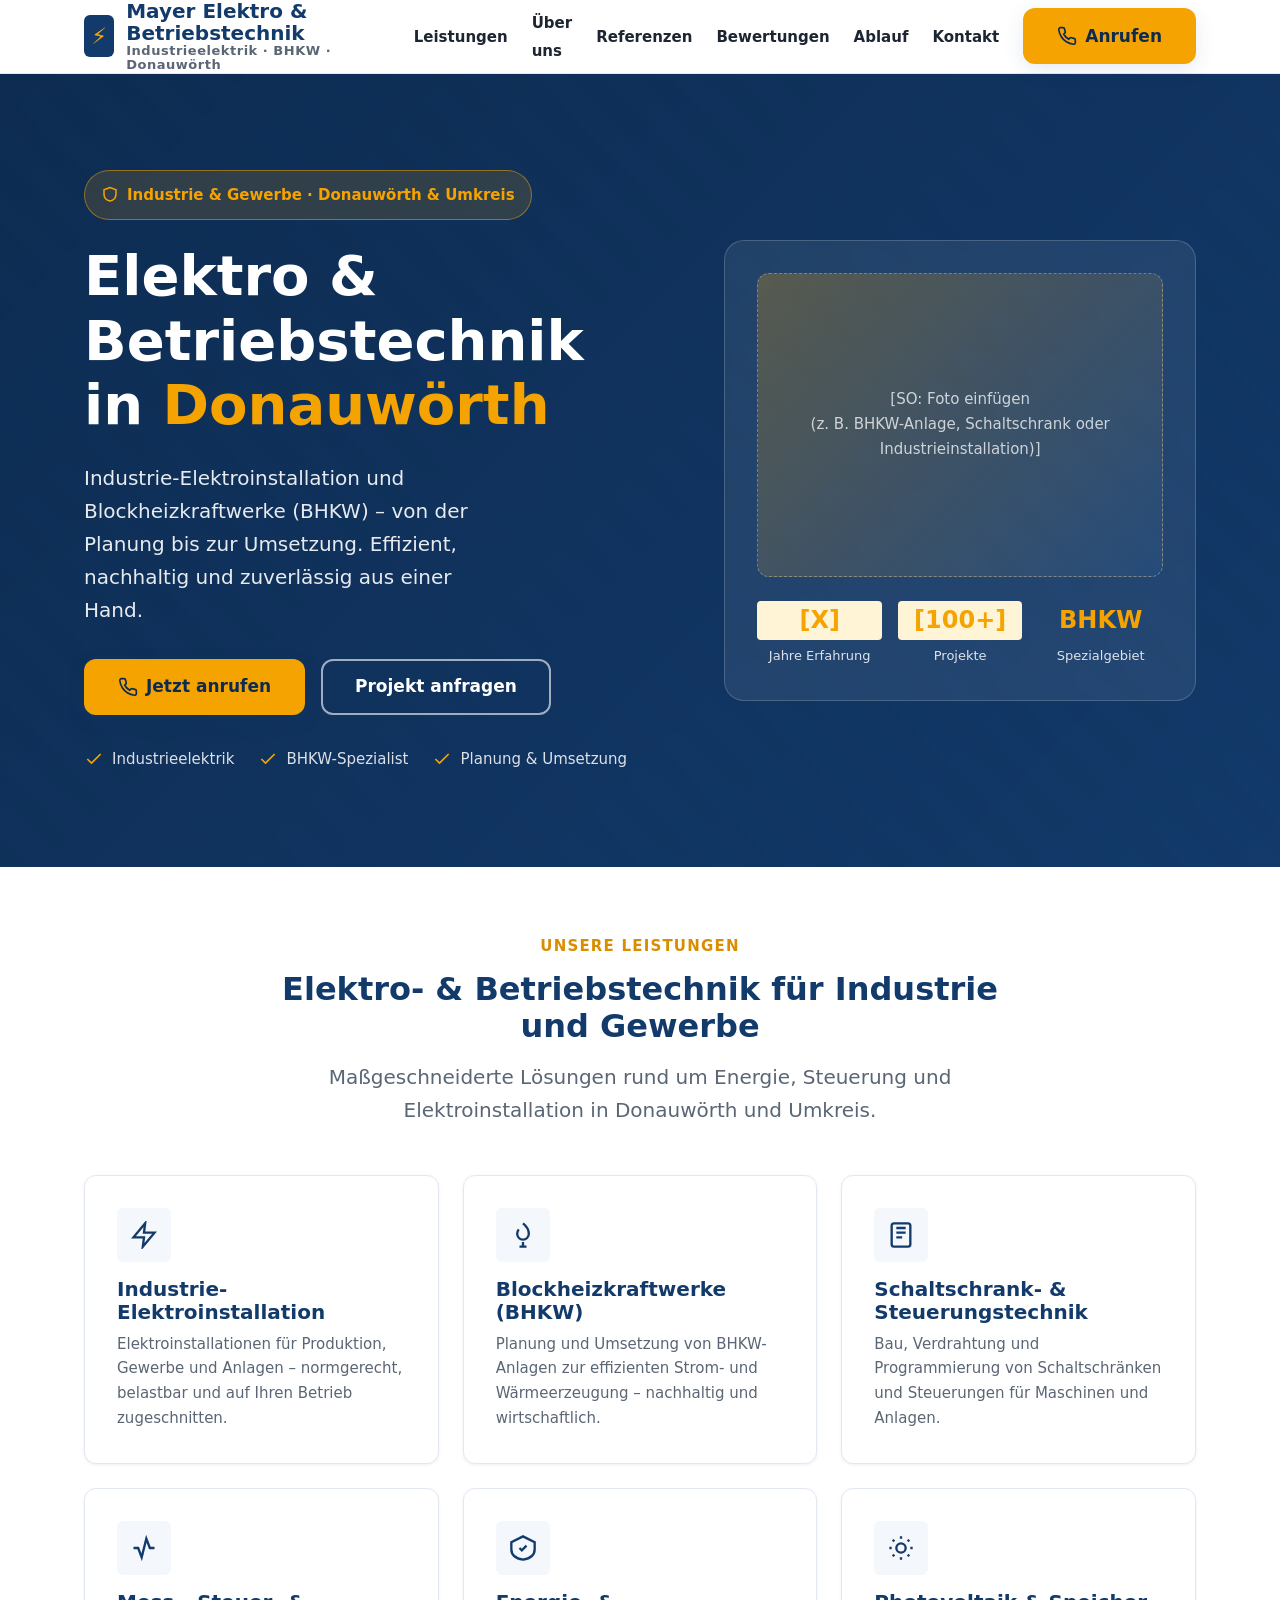
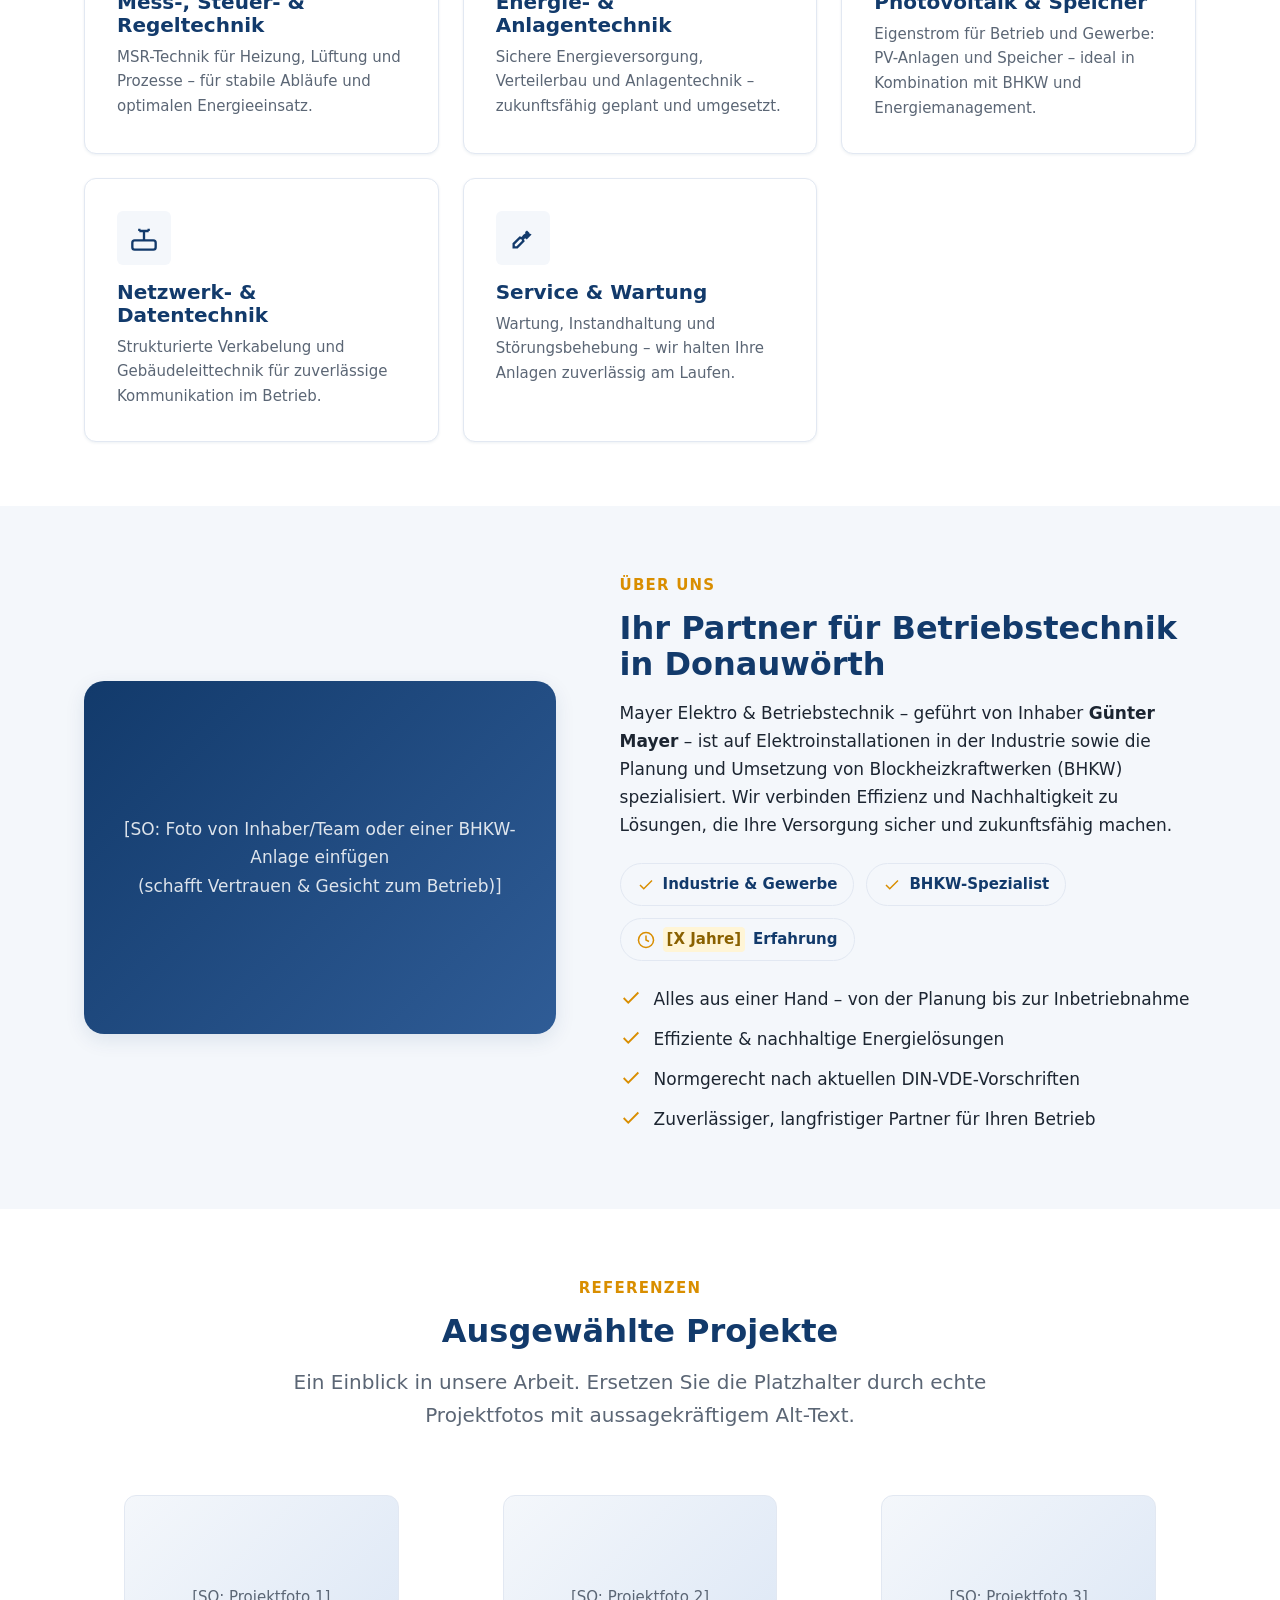
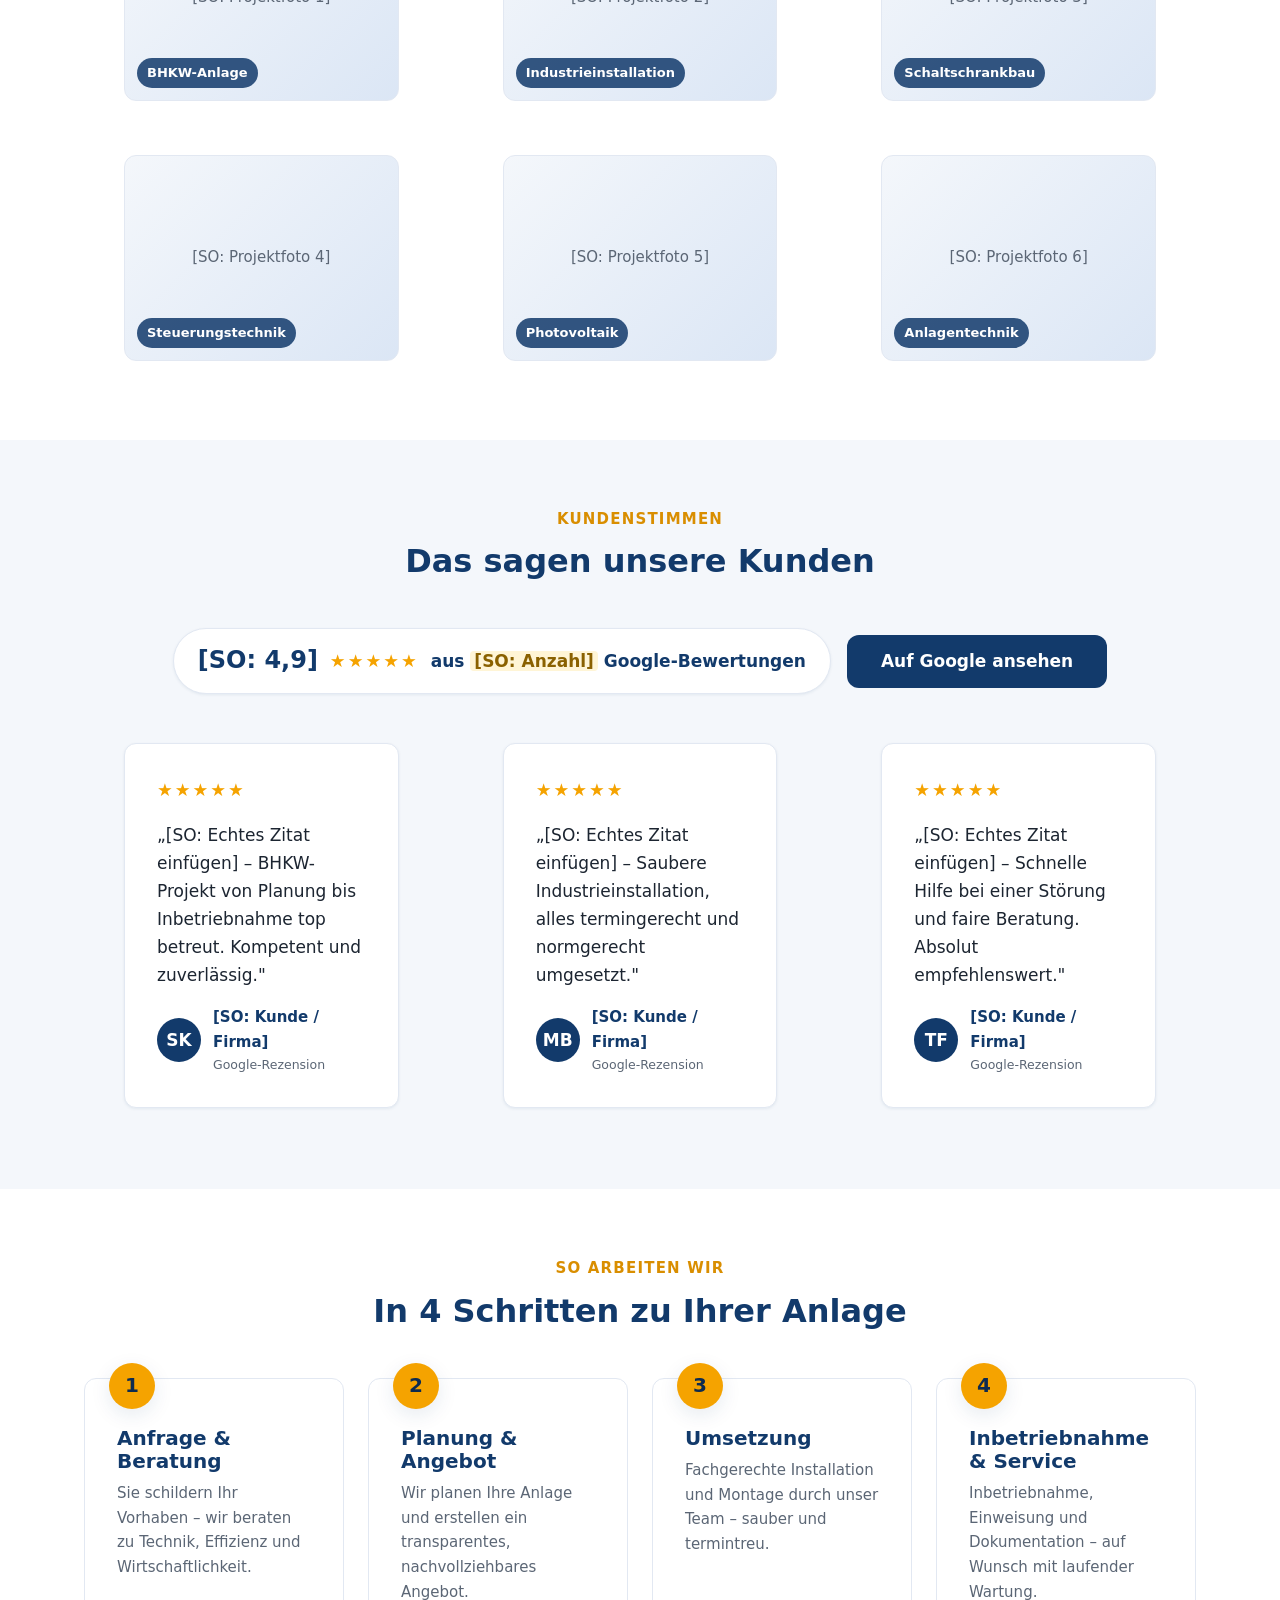
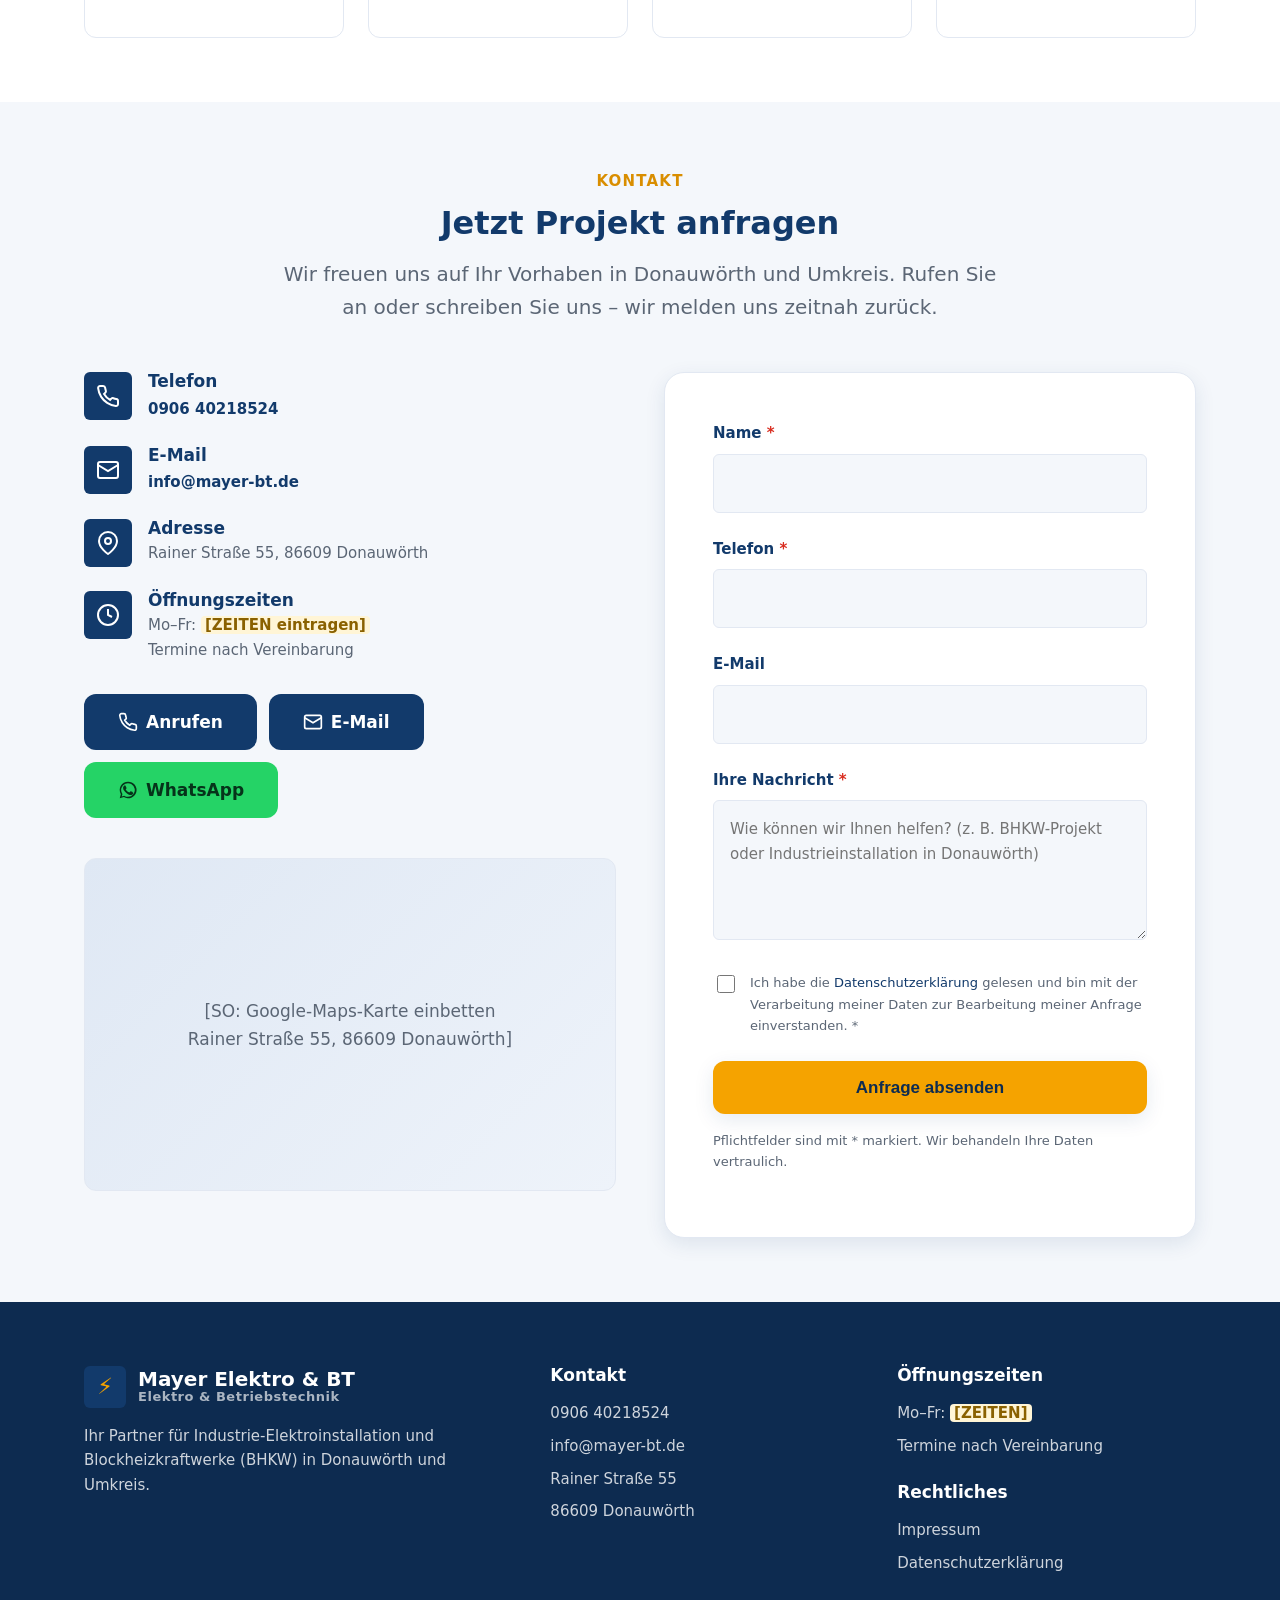
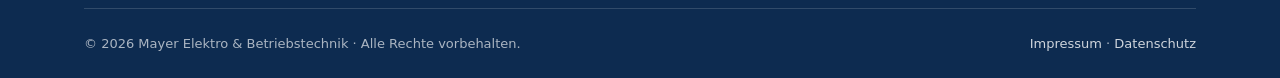
==== commit 93eefc4b: "Feinschliff nach Prüfung: eigenes BHKW-Icon, Aufräumen - BHKW-Leistungskarte erhält ein eigenes Icon" ====
--- a/index.html
+++ b/index.html
@@ -186,7 +186,7 @@
 
           <!-- Karte: BHKW (Kernleistung / Spezialgebiet) -->
           <article class="card">
-            <div class="card__icon"><svg viewBox="0 0 24 24" fill="none" stroke="currentColor" stroke-width="2" aria-hidden="true"><path d="M13 2 3 14h9l-1 8 10-12h-9l1-8z"/><circle cx="12" cy="12" r="9" opacity="0"/></svg></div>
+            <div class="card__icon"><svg viewBox="0 0 24 24" fill="none" stroke="currentColor" stroke-width="2" aria-hidden="true"><path d="M12 2s5 4 5 9a5 5 0 0 1-10 0c0-1.5.6-2.8 1.3-3.8"/><path d="M12 22v-4M9 22h6"/></svg></div>
             <h3>Blockheizkraftwerke (BHKW)</h3>
             <p>Planung und Umsetzung von BHKW-Anlagen zur effizienten Strom- und Wärmeerzeugung – nachhaltig und wirtschaftlich.</p>
           </article>
